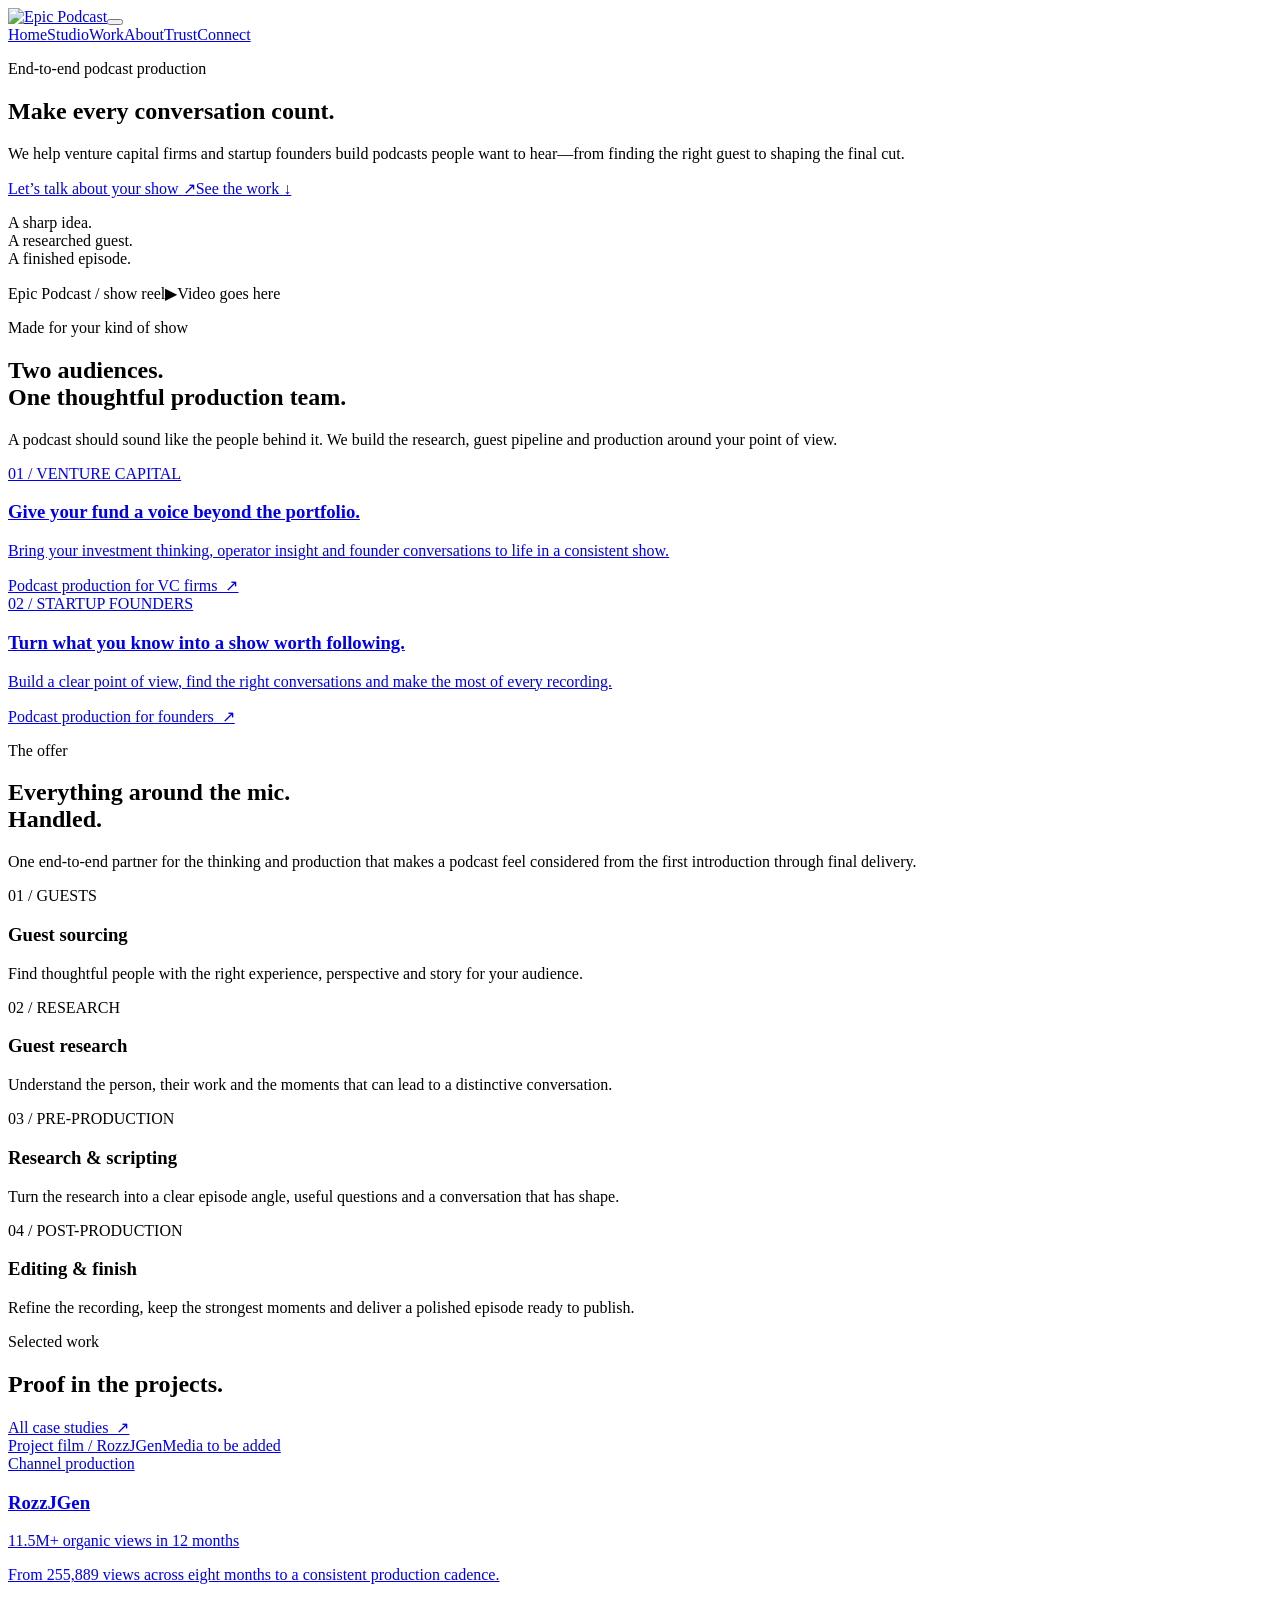
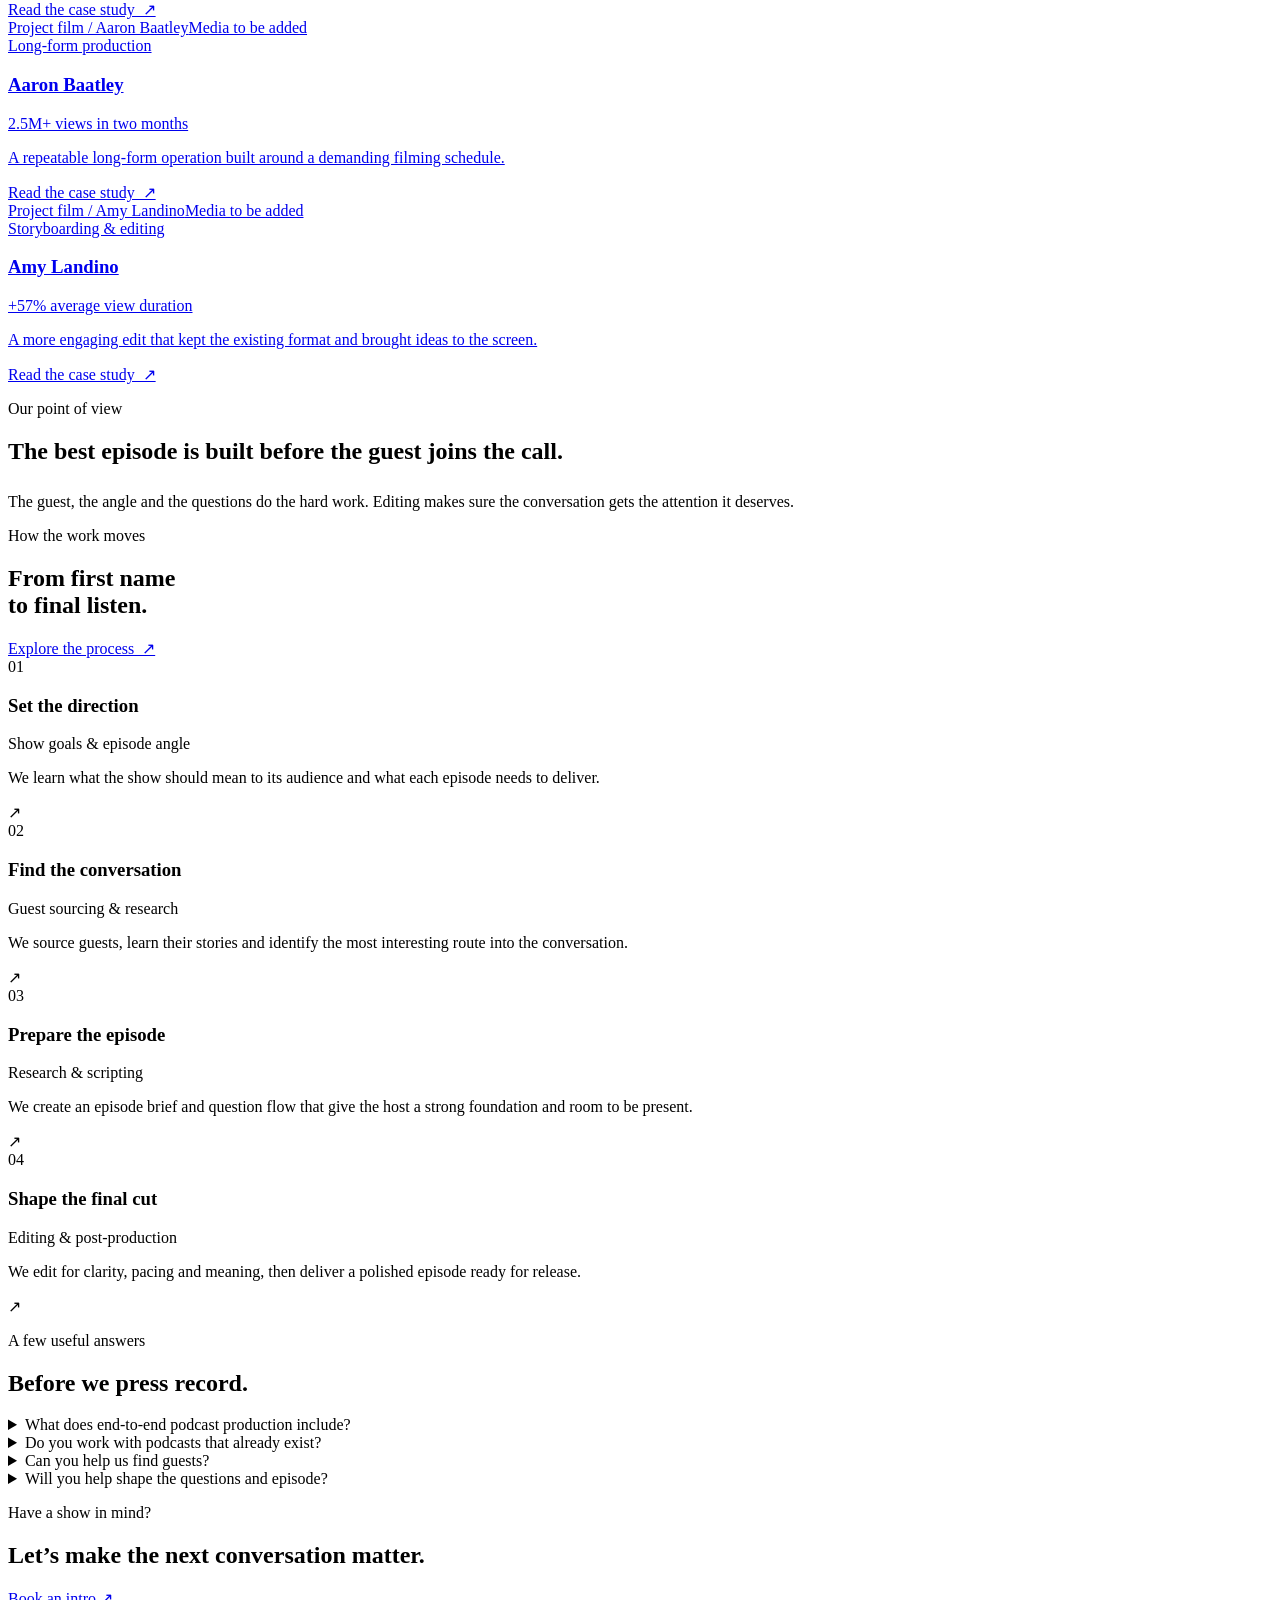
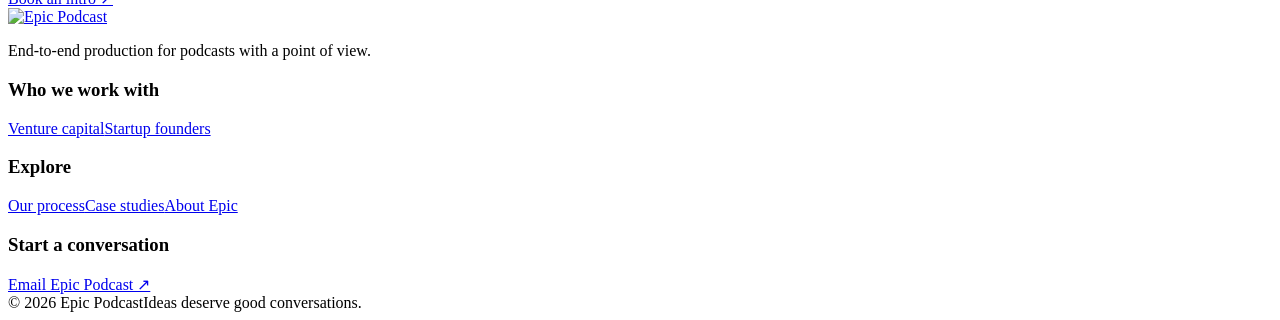
==== index.html @ ca131fad "Upload Epic Podcast website" ====
<!doctype html>
<html lang="en">
<head>
  <meta charset="utf-8"><meta name="viewport" content="width=device-width, initial-scale=1"><meta name="theme-color" content="#08090e">
  <meta name="description" content="End-to-end podcast production for venture capital firms and startup founders. From guest sourcing and research to the final edit.">
  <link rel="canonical" href="https://epicpodcast.show/">
  <meta property="og:type" content="website"><meta property="og:title" content="Epic Podcast — Conversations that move ideas forward"><meta property="og:description" content="Podcast production for venture capital firms and startup founders, from guest research to the final edit."><meta property="og:url" content="https://epicpodcast.show/">
  <title>Epic Podcast — Conversations that move ideas forward</title>
  <link rel="preconnect" href="https://fonts.googleapis.com"><link rel="preconnect" href="https://fonts.gstatic.com" crossorigin><link href="https://fonts.googleapis.com/css2?family=Manrope:wght@400;500&display=swap" rel="stylesheet"><link rel="stylesheet" href="/assets/site.css?v=epic-nav-20261003-speed6">
  <script type="application/ld+json">{"@context":"https://schema.org","@type":"ProfessionalService","name":"Epic Podcast","url":"https://epicpodcast.show/","description":"End-to-end podcast production for venture capital firms and startup founders, from guest sourcing and research to editing and post-production.","email":"introcate.business@gmail.com","serviceType":"Podcast production"}</script>
</head>
<body>
<header class="site-header"><a class="brand" href="/" aria-label="Epic Podcast home"><img class="brand-logo" src="/assets/epic-podcast-logo.png" alt="Epic Podcast"></a><button class="menu-toggle" type="button" aria-expanded="false" aria-controls="site-nav" aria-label="Open menu"><span></span><span></span></button><nav class="site-nav" id="site-nav" aria-label="Main navigation"><a href="/" aria-current="page">Home</a><a href="/process/">Studio</a><a href="/case-studies/">Work</a><a href="/about/">About</a><a href="/#work">Trust</a><a href="/connect/">Connect</a></nav></header>
<main>
  <section class="wrap hero">
    <div class="hero-inner reveal"><p class="kicker">End-to-end podcast production</p><h1>Make every conversation <span class="gradient-text">count.</span></h1><p class="hero-lede">We help venture capital firms and startup founders build podcasts people want to hear—from finding the right guest to shaping the final cut.</p><div class="hero-actions"><a class="button button-solid" href="/connect/">Let’s talk about your show <span>↗</span></a><a class="under-link" href="#work">See the work <span>↓</span></a></div></div>
    <p class="hero-aside">A sharp idea.<br>A researched guest.<br>A finished episode.</p>
    <div class="hero-reel media-slot reveal" role="img" aria-label="Podcast reel video placeholder"><span class="slot-label">Epic Podcast / show reel</span><span class="slot-orbit"></span><span class="slot-play" aria-hidden="true">▶</span><span class="slot-corner">Video goes here</span></div>
  </section>

  <section class="wrap section"><div class="section-head reveal"><div><p class="kicker">Made for your kind of show</p><h2>Two audiences.<br><span class="gradient-text">One thoughtful production team.</span></h2></div><p class="section-copy">A podcast should sound like the people behind it. We build the research, guest pipeline and production around your point of view.</p></div><div class="audience-grid"><a class="audience-card reveal" href="/venture-capital/"><span class="card-index">01 / VENTURE CAPITAL</span><div><h3>Give your fund a voice beyond the portfolio.</h3><p>Bring your investment thinking, operator insight and founder conversations to life in a consistent show.</p><span class="card-cta">Podcast production for VC firms&nbsp; ↗</span></div></a><a class="audience-card reveal" href="/founders/"><span class="card-index">02 / STARTUP FOUNDERS</span><div><h3>Turn what you know into a show worth following.</h3><p>Build a clear point of view, find the right conversations and make the most of every recording.</p><span class="card-cta">Podcast production for founders&nbsp; ↗</span></div></a></div></section>
  <section class="wrap section" id="approach"><div class="section-head reveal"><div><p class="kicker">The offer</p><h2>Everything around the mic.<br><span class="gradient-text">Handled.</span></h2></div><p class="section-copy">One end-to-end partner for the thinking and production that makes a podcast feel considered from the first introduction through final delivery.</p></div><div class="offer-grid"><article class="offer-card reveal"><span class="offer-number">01 / GUESTS</span><h3>Guest sourcing</h3><p>Find thoughtful people with the right experience, perspective and story for your audience.</p></article><article class="offer-card reveal"><span class="offer-number">02 / RESEARCH</span><h3>Guest research</h3><p>Understand the person, their work and the moments that can lead to a distinctive conversation.</p></article><article class="offer-card reveal"><span class="offer-number">03 / PRE-PRODUCTION</span><h3>Research &amp; scripting</h3><p>Turn the research into a clear episode angle, useful questions and a conversation that has shape.</p></article><article class="offer-card reveal"><span class="offer-number">04 / POST-PRODUCTION</span><h3>Editing &amp; finish</h3><p>Refine the recording, keep the strongest moments and deliver a polished episode ready to publish.</p></article></div></section>
  <section class="section" id="work"><div class="wrap"><div class="section-head reveal"><div><p class="kicker">Selected work</p><h2>Proof in the <span class="gradient-text">projects.</span></h2></div><a class="under-link" href="/case-studies/">All case studies&nbsp; ↗</a></div><div class="project-grid">
    <article class="project-card reveal"><a href="/case-studies/rozzjgen/"><div class="media-slot" role="img" aria-label="RozzJGen project video placeholder"><span class="slot-label">Project film / RozzJGen</span><span class="slot-corner">Media to be added</span></div><span class="project-tag">Channel production</span><h3>RozzJGen</h3><span class="project-result">11.5M+ organic views in 12 months</span><p>From 255,889 views across eight months to a consistent production cadence.</p><span class="project-link">Read the case study&nbsp; ↗</span></a></article>
    <article class="project-card reveal"><a href="/case-studies/aaron-baatley/"><div class="media-slot" role="img" aria-label="Aaron Baatley project video placeholder"><span class="slot-label">Project film / Aaron Baatley</span><span class="slot-corner">Media to be added</span></div><span class="project-tag">Long-form production</span><h3>Aaron Baatley</h3><span class="project-result">2.5M+ views in two months</span><p>A repeatable long-form operation built around a demanding filming schedule.</p><span class="project-link">Read the case study&nbsp; ↗</span></a></article>
    <article class="project-card reveal"><a href="/case-studies/amy-landino/"><div class="media-slot" role="img" aria-label="Amy Landino project video placeholder"><span class="slot-label">Project film / Amy Landino</span><span class="slot-corner">Media to be added</span></div><span class="project-tag">Storyboarding &amp; editing</span><h3>Amy Landino</h3><span class="project-result">+57% average view duration</span><p>A more engaging edit that kept the existing format and brought ideas to the screen.</p><span class="project-link">Read the case study&nbsp; ↗</span></a></article>
  </div></div></section>
  <section class="wrap section"><div class="statement-panel reveal"><p class="kicker">Our point of view</p><h2 class="big-statement">The best episode is built <span class="gradient-text">before</span> the guest joins the call.</h2><p class="section-copy" style="margin-top:28px">The guest, the angle and the questions do the hard work. Editing makes sure the conversation gets the attention it deserves.</p></div></section>
  <section class="wrap section"><div class="section-head reveal"><div><p class="kicker">How the work moves</p><h2>From first name<br>to <span class="gradient-text">final listen.</span></h2></div><a class="under-link" href="/process/">Explore the process&nbsp; ↗</a></div><div class="process-list"><article class="process-row reveal"><span class="number">01</span><div><h3>Set the direction</h3><span class="label">Show goals &amp; episode angle</span></div><p>We learn what the show should mean to its audience and what each episode needs to deliver.</p><span class="arrow">↗</span></article><article class="process-row reveal"><span class="number">02</span><div><h3>Find the conversation</h3><span class="label">Guest sourcing &amp; research</span></div><p>We source guests, learn their stories and identify the most interesting route into the conversation.</p><span class="arrow">↗</span></article><article class="process-row reveal"><span class="number">03</span><div><h3>Prepare the episode</h3><span class="label">Research &amp; scripting</span></div><p>We create an episode brief and question flow that give the host a strong foundation and room to be present.</p><span class="arrow">↗</span></article><article class="process-row reveal"><span class="number">04</span><div><h3>Shape the final cut</h3><span class="label">Editing &amp; post-production</span></div><p>We edit for clarity, pacing and meaning, then deliver a polished episode ready for release.</p><span class="arrow">↗</span></article></div></section>
  <section class="wrap section"><div class="section-head reveal"><div><p class="kicker">A few useful answers</p><h2>Before we <span class="gradient-text">press record.</span></h2></div></div><div class="faq-list"><details class="reveal"><summary>What does end-to-end podcast production include?</summary><p>Guest sourcing, guest research, episode research and scripting, pre-production planning, editing and post-production. We shape the work around your show.</p></details><details class="reveal"><summary>Do you work with podcasts that already exist?</summary><p>Yes. Epic Podcast is for venture capital firms and startup founders who already have a podcast or are ready to build one.</p></details><details class="reveal"><summary>Can you help us find guests?</summary><p>Yes. Guest sourcing is part of the offer, alongside research that helps each guest become a genuinely interesting conversation.</p></details><details class="reveal"><summary>Will you help shape the questions and episode?</summary><p>Yes. We research the guest, develop the episode angle and prepare the question flow with the host’s voice and goals in mind.</p></details></div></section>
  <section class="cta-block"><div class="wrap cta-inner reveal"><div><p class="kicker">Have a show in mind?</p><h2>Let’s make the next conversation <span class="gradient-text">matter.</span></h2></div><a class="button button-solid" href="/connect/">Book an intro <span>↗</span></a></div></section>
</main>
<footer class="site-footer"><div class="footer-top"><div><a class="brand" href="/" aria-label="Epic Podcast home"><img class="brand-logo" src="/assets/epic-podcast-logo.png" alt="Epic Podcast"></a><p class="footer-promise">End-to-end production for podcasts with a point of view.</p></div><div class="footer-columns"><div class="footer-column"><h3>Who we work with</h3><a href="/venture-capital/">Venture capital</a><a href="/founders/">Startup founders</a></div><div class="footer-column"><h3>Explore</h3><a href="/process/">Our process</a><a href="/case-studies/">Case studies</a><a href="/about/">About Epic</a></div><div class="footer-column"><h3>Start a conversation</h3><a href="mailto:introcate.business@gmail.com">Email Epic Podcast ↗</a></div></div></div><div class="footer-bottom"><span>© <span data-year>2026</span> Epic Podcast</span><span>Ideas deserve good conversations.</span></div></footer>
<script src="/assets/site.js?v=epic-nav-20261003-speed6" defer></script>
</body></html>
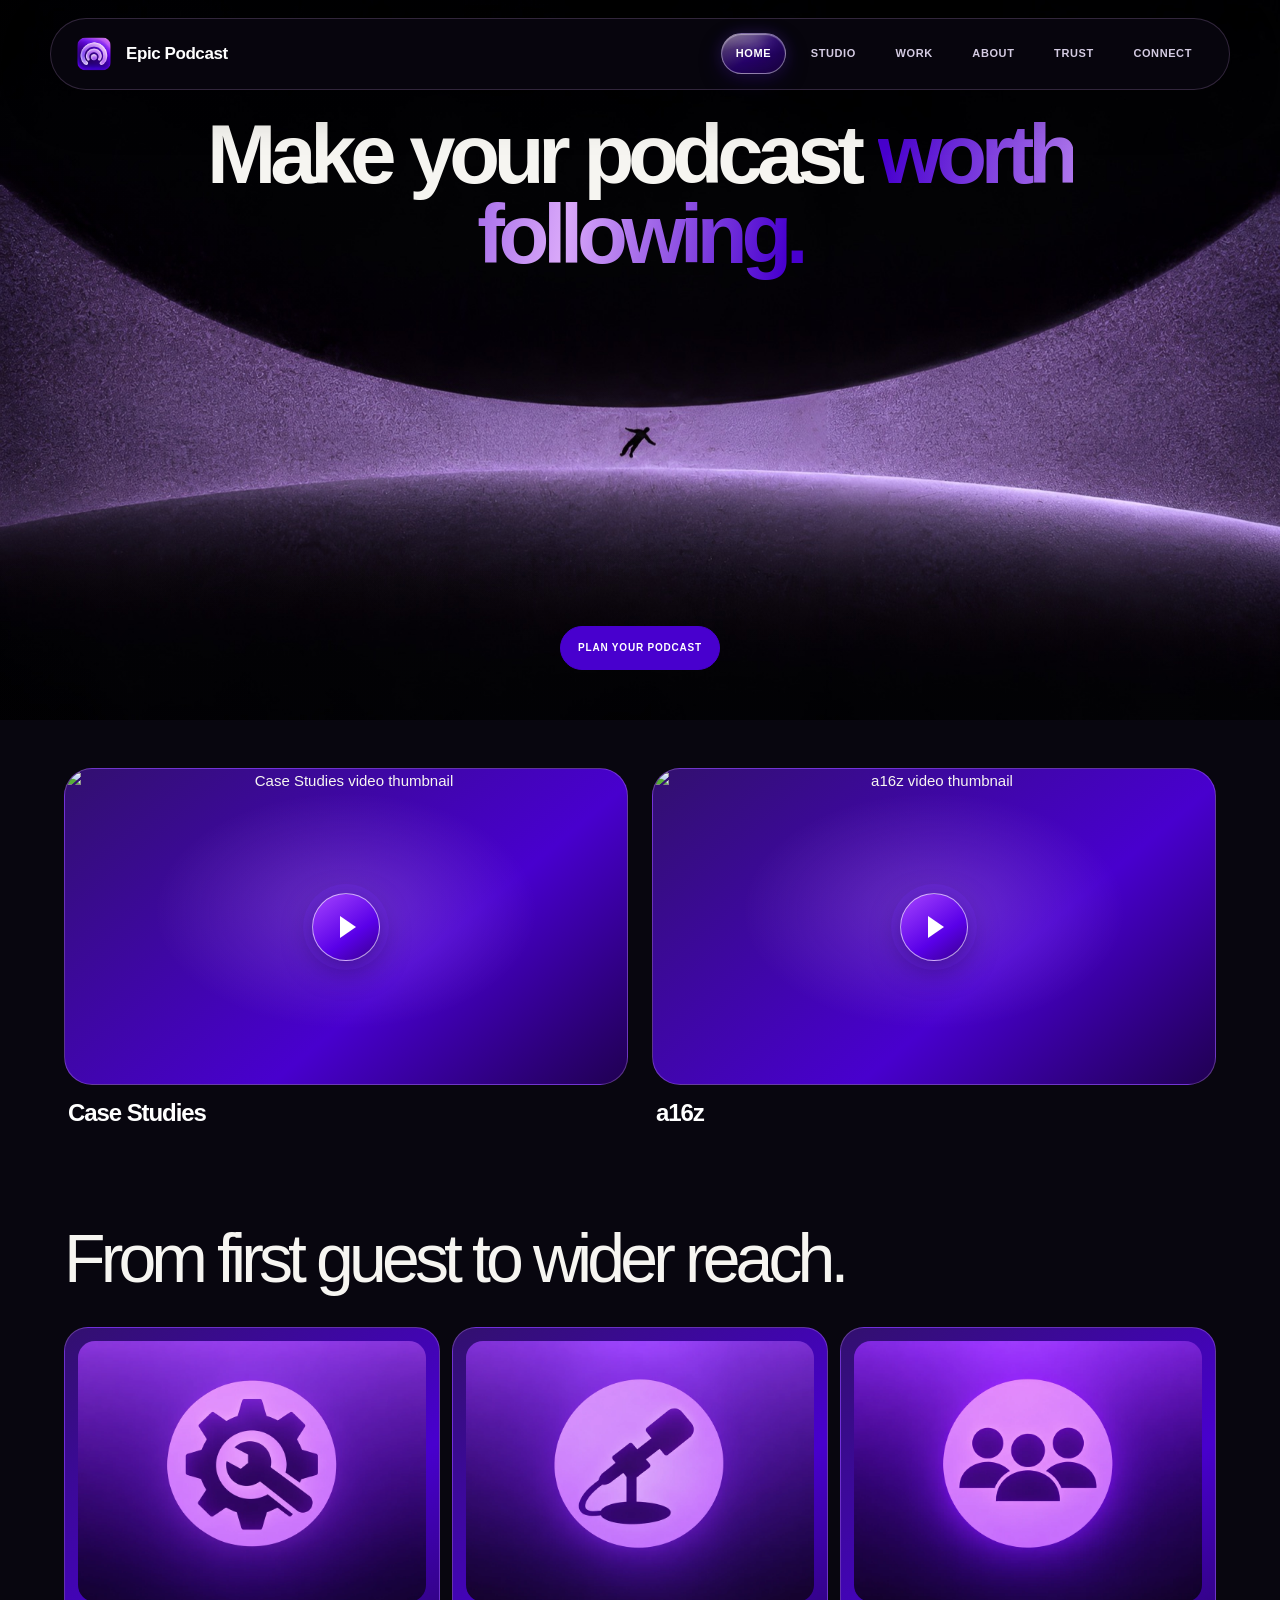
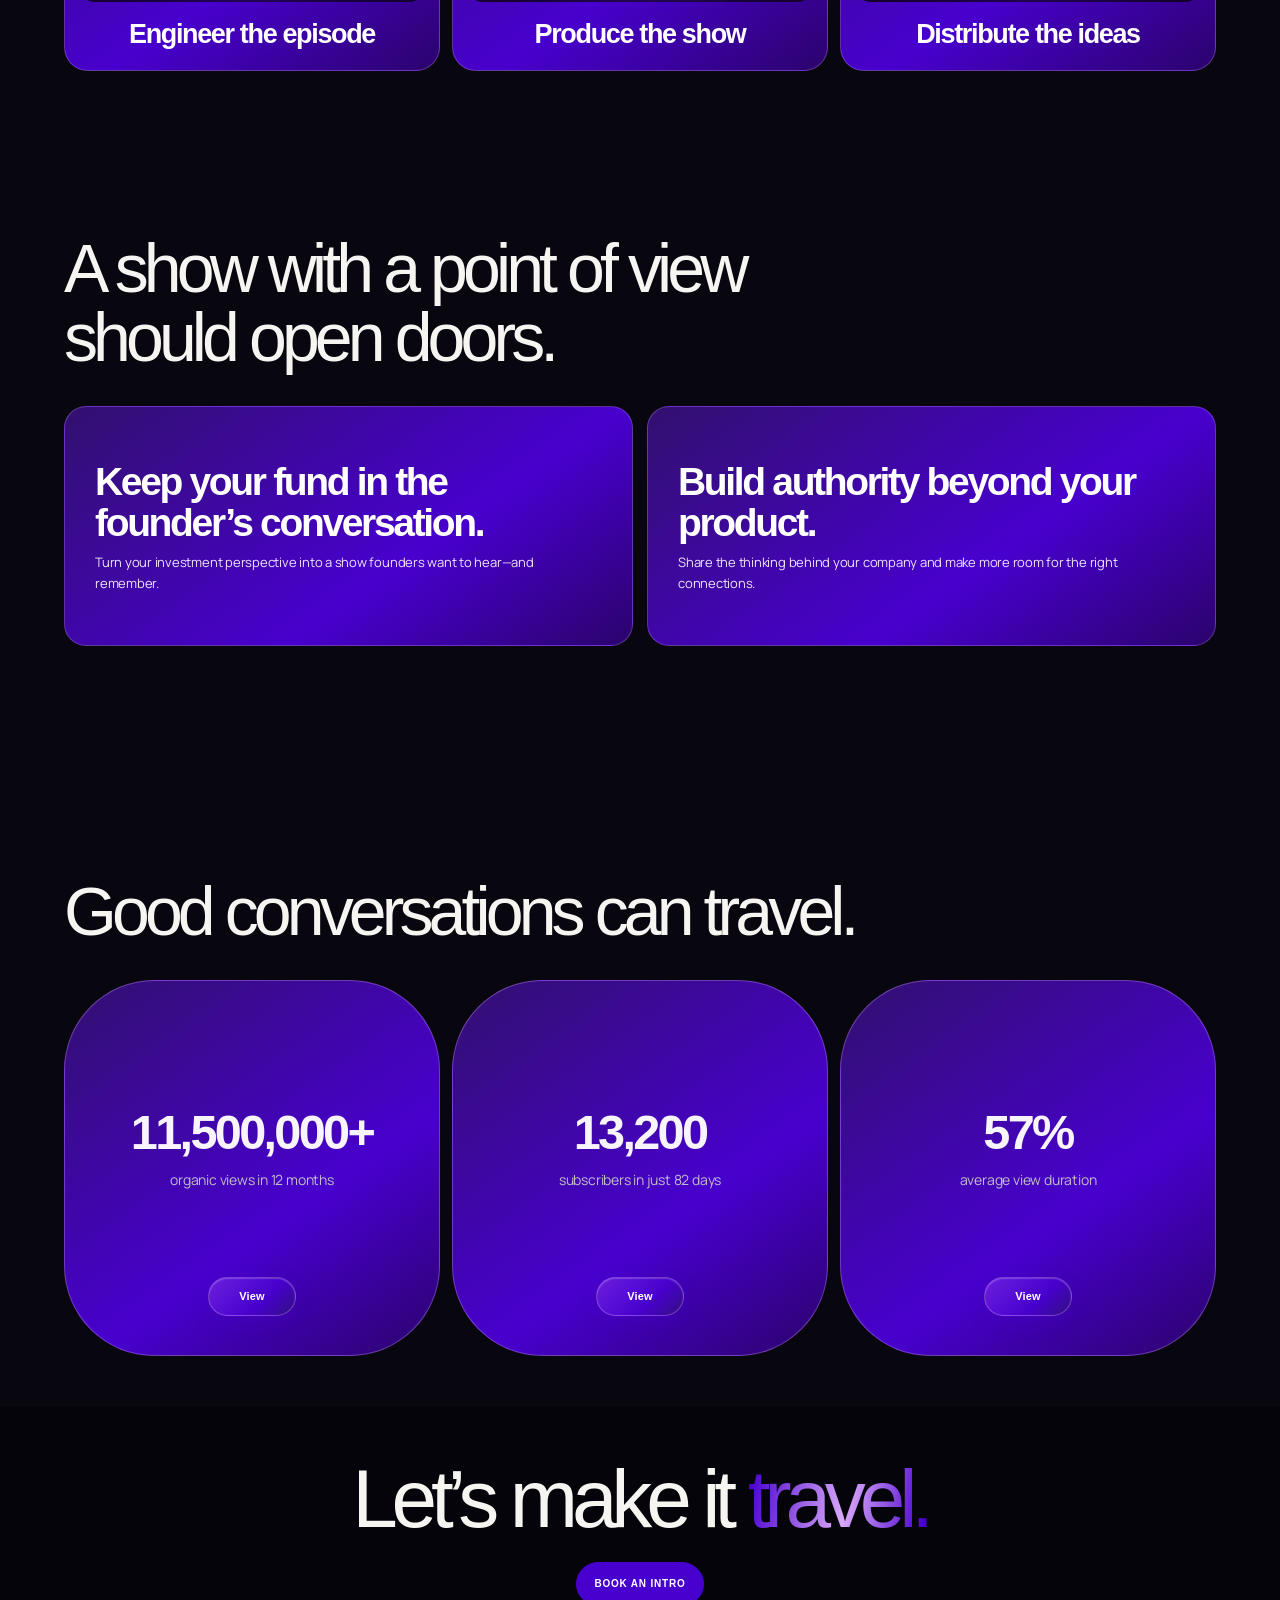
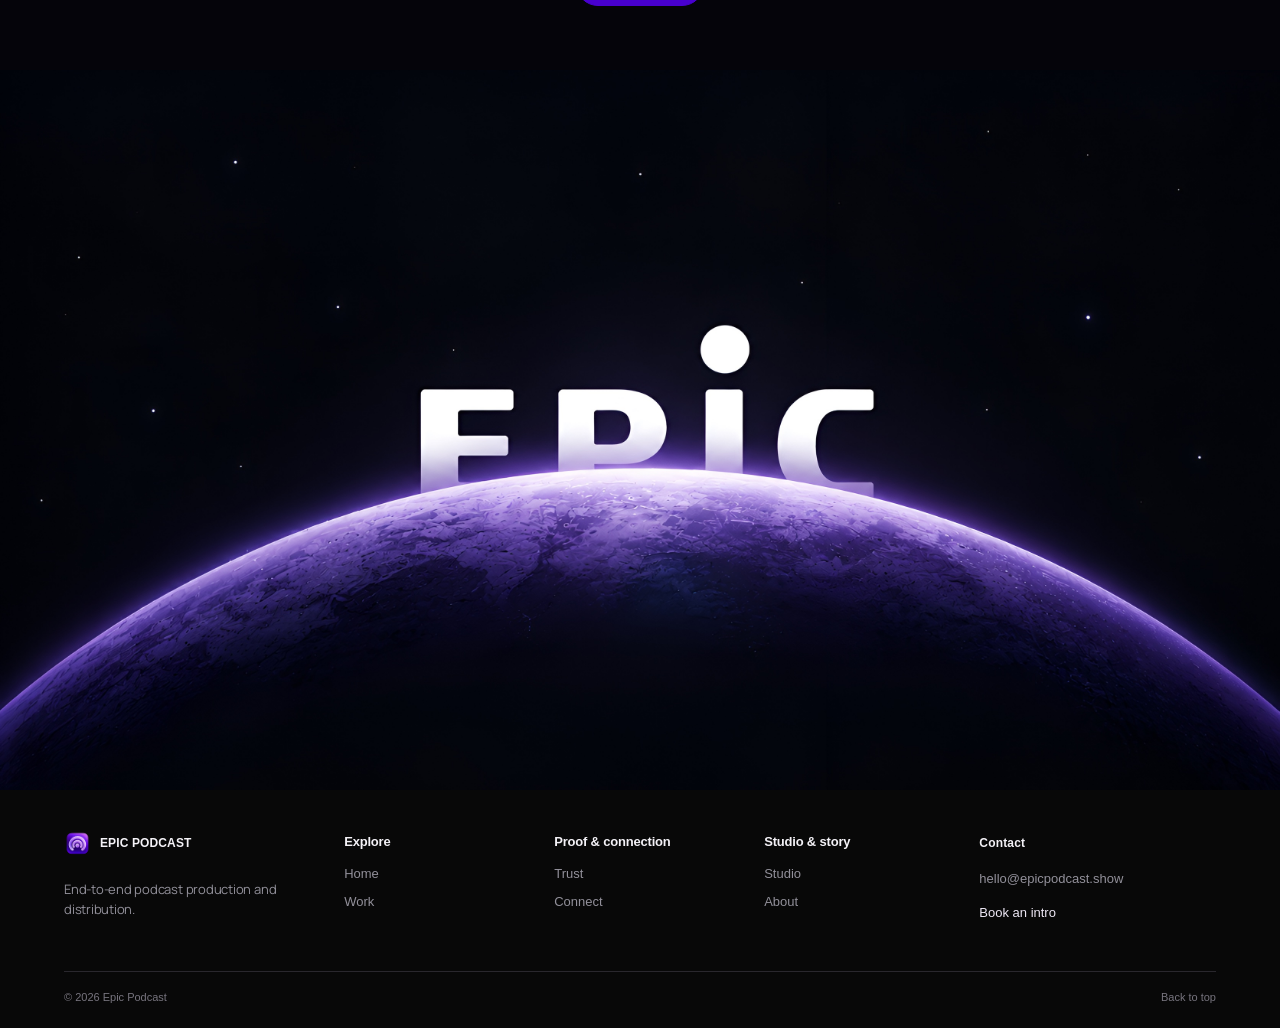
==== commit d746d67f: "Update website and favicon" ====
--- a/index.html
+++ b/index.html
@@ -1,35 +1,139 @@
 <!doctype html>
 <html lang="en">
 <head>
-  <meta charset="utf-8"><meta name="viewport" content="width=device-width, initial-scale=1"><meta name="theme-color" content="#08090e">
-  <meta name="description" content="End-to-end podcast production for venture capital firms and startup founders. From guest sourcing and research to the final edit.">
+  <meta charset="utf-8">
+  <meta name="viewport" content="width=device-width, initial-scale=1">
+  <meta name="theme-color" content="#08060f">
+  <meta name="description" content="End-to-end podcast production and distribution for venture capital firms and startup founders. Engineer the episode, produce the show, and carry its best moments further.">
   <link rel="canonical" href="https://epicpodcast.show/">
-  <meta property="og:type" content="website"><meta property="og:title" content="Epic Podcast — Conversations that move ideas forward"><meta property="og:description" content="Podcast production for venture capital firms and startup founders, from guest research to the final edit."><meta property="og:url" content="https://epicpodcast.show/">
-  <title>Epic Podcast — Conversations that move ideas forward</title>
-  <link rel="preconnect" href="https://fonts.googleapis.com"><link rel="preconnect" href="https://fonts.gstatic.com" crossorigin><link href="https://fonts.googleapis.com/css2?family=Manrope:wght@400;500&display=swap" rel="stylesheet"><link rel="stylesheet" href="/assets/site.css?v=epic-nav-20261003-speed6">
-  <script type="application/ld+json">{"@context":"https://schema.org","@type":"ProfessionalService","name":"Epic Podcast","url":"https://epicpodcast.show/","description":"End-to-end podcast production for venture capital firms and startup founders, from guest sourcing and research to editing and post-production.","email":"introcate.business@gmail.com","serviceType":"Podcast production"}</script>
+  <meta property="og:type" content="website">
+  <meta property="og:title" content="Epic Podcast — Make your podcast worth following">
+  <meta property="og:description" content="End-to-end podcast production and distribution for venture capital firms and startup founders.">
+  <meta property="og:url" content="https://epicpodcast.show/">
+  <title>Epic Podcast — Make your podcast worth following</title>
+  <link rel="preconnect" href="https://fonts.googleapis.com">
+  <link rel="preconnect" href="https://fonts.gstatic.com" crossorigin>
+  <link href="https://fonts.googleapis.com/css2?family=Manrope:wght@400;500&display=swap" rel="stylesheet">
+  <link rel="stylesheet" href="/assets/epic-podcast.css?v=epic-no-globe-20261005">
+  <script type="application/ld+json">{"@context":"https://schema.org","@type":"ProfessionalService","name":"Epic Podcast","url":"https://epicpodcast.show/","description":"End-to-end podcast production and distribution for venture capital firms and startup founders.","email":"hello@epicpodcast.show","serviceType":"Podcast production and distribution"}</script>
+  <link rel="icon" type="image/png" sizes="512x512" href="/assets/epic-podcast-favicon.png">
+  <link rel="apple-touch-icon" sizes="512x512" href="/assets/epic-podcast-favicon.png">
 </head>
-<body>
-<header class="site-header"><a class="brand" href="/" aria-label="Epic Podcast home"><img class="brand-logo" src="/assets/epic-podcast-logo.png" alt="Epic Podcast"></a><button class="menu-toggle" type="button" aria-expanded="false" aria-controls="site-nav" aria-label="Open menu"><span></span><span></span></button><nav class="site-nav" id="site-nav" aria-label="Main navigation"><a href="/" aria-current="page">Home</a><a href="/process/">Studio</a><a href="/case-studies/">Work</a><a href="/about/">About</a><a href="/#work">Trust</a><a href="/connect/">Connect</a></nav></header>
+<body id="top">
+<header class="site-header">
+  <a class="brand" href="/" aria-label="Epic Podcast home"><img class="brand-logo" src="/assets/epic-podcast-logo.png" alt=""><span class="brand-name">Epic Podcast</span></a>
+  <button class="menu-toggle" type="button" aria-expanded="false" aria-controls="site-nav" aria-label="Open menu"><span></span><span></span></button>
+  <nav class="site-nav" id="site-nav" aria-label="Main navigation">
+    <a href="/" aria-current="page">Home</a><a href="/process/">Studio</a><a href="/case-studies/">Work</a><a href="/about/">About</a><a href="/trust/">Trust</a><a href="/connect/">Connect</a>
+  </nav>
+</header>
 <main>
-  <section class="wrap hero">
-    <div class="hero-inner reveal"><p class="kicker">End-to-end podcast production</p><h1>Make every conversation <span class="gradient-text">count.</span></h1><p class="hero-lede">We help venture capital firms and startup founders build podcasts people want to hear—from finding the right guest to shaping the final cut.</p><div class="hero-actions"><a class="button button-solid" href="/connect/">Let’s talk about your show <span>↗</span></a><a class="under-link" href="#work">See the work <span>↓</span></a></div></div>
-    <p class="hero-aside">A sharp idea.<br>A researched guest.<br>A finished episode.</p>
-    <div class="hero-reel media-slot reveal" role="img" aria-label="Podcast reel video placeholder"><span class="slot-label">Epic Podcast / show reel</span><span class="slot-orbit"></span><span class="slot-play" aria-hidden="true">▶</span><span class="slot-corner">Video goes here</span></div>
+  <section class="hero home-hero">
+    <div class="home-hero-scene">
+      <img class="home-hero-art" src="/assets/home-floating.jpg" alt="" width="1920" height="1080" fetchpriority="high" decoding="async">
+      <div class="home-hero-copy">
+        <h1>Make your podcast <span class="gradient-text">worth following.</span></h1>
+      </div>
+    </div>
+    <div class="home-hero-actions"><a class="button button-solid" href="/connect/">Plan your podcast</a></div>
   </section>
 
-  <section class="wrap section"><div class="section-head reveal"><div><p class="kicker">Made for your kind of show</p><h2>Two audiences.<br><span class="gradient-text">One thoughtful production team.</span></h2></div><p class="section-copy">A podcast should sound like the people behind it. We build the research, guest pipeline and production around your point of view.</p></div><div class="audience-grid"><a class="audience-card reveal" href="/venture-capital/"><span class="card-index">01 / VENTURE CAPITAL</span><div><h3>Give your fund a voice beyond the portfolio.</h3><p>Bring your investment thinking, operator insight and founder conversations to life in a consistent show.</p><span class="card-cta">Podcast production for VC firms&nbsp; ↗</span></div></a><a class="audience-card reveal" href="/founders/"><span class="card-index">02 / STARTUP FOUNDERS</span><div><h3>Turn what you know into a show worth following.</h3><p>Build a clear point of view, find the right conversations and make the most of every recording.</p><span class="card-cta">Podcast production for founders&nbsp; ↗</span></div></a></div></section>
-  <section class="wrap section" id="approach"><div class="section-head reveal"><div><p class="kicker">The offer</p><h2>Everything around the mic.<br><span class="gradient-text">Handled.</span></h2></div><p class="section-copy">One end-to-end partner for the thinking and production that makes a podcast feel considered from the first introduction through final delivery.</p></div><div class="offer-grid"><article class="offer-card reveal"><span class="offer-number">01 / GUESTS</span><h3>Guest sourcing</h3><p>Find thoughtful people with the right experience, perspective and story for your audience.</p></article><article class="offer-card reveal"><span class="offer-number">02 / RESEARCH</span><h3>Guest research</h3><p>Understand the person, their work and the moments that can lead to a distinctive conversation.</p></article><article class="offer-card reveal"><span class="offer-number">03 / PRE-PRODUCTION</span><h3>Research &amp; scripting</h3><p>Turn the research into a clear episode angle, useful questions and a conversation that has shape.</p></article><article class="offer-card reveal"><span class="offer-number">04 / POST-PRODUCTION</span><h3>Editing &amp; finish</h3><p>Refine the recording, keep the strongest moments and deliver a polished episode ready to publish.</p></article></div></section>
-  <section class="section" id="work"><div class="wrap"><div class="section-head reveal"><div><p class="kicker">Selected work</p><h2>Proof in the <span class="gradient-text">projects.</span></h2></div><a class="under-link" href="/case-studies/">All case studies&nbsp; ↗</a></div><div class="project-grid">
-    <article class="project-card reveal"><a href="/case-studies/rozzjgen/"><div class="media-slot" role="img" aria-label="RozzJGen project video placeholder"><span class="slot-label">Project film / RozzJGen</span><span class="slot-corner">Media to be added</span></div><span class="project-tag">Channel production</span><h3>RozzJGen</h3><span class="project-result">11.5M+ organic views in 12 months</span><p>From 255,889 views across eight months to a consistent production cadence.</p><span class="project-link">Read the case study&nbsp; ↗</span></a></article>
-    <article class="project-card reveal"><a href="/case-studies/aaron-baatley/"><div class="media-slot" role="img" aria-label="Aaron Baatley project video placeholder"><span class="slot-label">Project film / Aaron Baatley</span><span class="slot-corner">Media to be added</span></div><span class="project-tag">Long-form production</span><h3>Aaron Baatley</h3><span class="project-result">2.5M+ views in two months</span><p>A repeatable long-form operation built around a demanding filming schedule.</p><span class="project-link">Read the case study&nbsp; ↗</span></a></article>
-    <article class="project-card reveal"><a href="/case-studies/amy-landino/"><div class="media-slot" role="img" aria-label="Amy Landino project video placeholder"><span class="slot-label">Project film / Amy Landino</span><span class="slot-corner">Media to be added</span></div><span class="project-tag">Storyboarding &amp; editing</span><h3>Amy Landino</h3><span class="project-result">+57% average view duration</span><p>A more engaging edit that kept the existing format and brought ideas to the screen.</p><span class="project-link">Read the case study&nbsp; ↗</span></a></article>
-  </div></div></section>
-  <section class="wrap section"><div class="statement-panel reveal"><p class="kicker">Our point of view</p><h2 class="big-statement">The best episode is built <span class="gradient-text">before</span> the guest joins the call.</h2><p class="section-copy" style="margin-top:28px">The guest, the angle and the questions do the hard work. Editing makes sure the conversation gets the attention it deserves.</p></div></section>
-  <section class="wrap section"><div class="section-head reveal"><div><p class="kicker">How the work moves</p><h2>From first name<br>to <span class="gradient-text">final listen.</span></h2></div><a class="under-link" href="/process/">Explore the process&nbsp; ↗</a></div><div class="process-list"><article class="process-row reveal"><span class="number">01</span><div><h3>Set the direction</h3><span class="label">Show goals &amp; episode angle</span></div><p>We learn what the show should mean to its audience and what each episode needs to deliver.</p><span class="arrow">↗</span></article><article class="process-row reveal"><span class="number">02</span><div><h3>Find the conversation</h3><span class="label">Guest sourcing &amp; research</span></div><p>We source guests, learn their stories and identify the most interesting route into the conversation.</p><span class="arrow">↗</span></article><article class="process-row reveal"><span class="number">03</span><div><h3>Prepare the episode</h3><span class="label">Research &amp; scripting</span></div><p>We create an episode brief and question flow that give the host a strong foundation and room to be present.</p><span class="arrow">↗</span></article><article class="process-row reveal"><span class="number">04</span><div><h3>Shape the final cut</h3><span class="label">Editing &amp; post-production</span></div><p>We edit for clarity, pacing and meaning, then deliver a polished episode ready for release.</p><span class="arrow">↗</span></article></div></section>
-  <section class="wrap section"><div class="section-head reveal"><div><p class="kicker">A few useful answers</p><h2>Before we <span class="gradient-text">press record.</span></h2></div></div><div class="faq-list"><details class="reveal"><summary>What does end-to-end podcast production include?</summary><p>Guest sourcing, guest research, episode research and scripting, pre-production planning, editing and post-production. We shape the work around your show.</p></details><details class="reveal"><summary>Do you work with podcasts that already exist?</summary><p>Yes. Epic Podcast is for venture capital firms and startup founders who already have a podcast or are ready to build one.</p></details><details class="reveal"><summary>Can you help us find guests?</summary><p>Yes. Guest sourcing is part of the offer, alongside research that helps each guest become a genuinely interesting conversation.</p></details><details class="reveal"><summary>Will you help shape the questions and episode?</summary><p>Yes. We research the guest, develop the episode angle and prepare the question flow with the host’s voice and goals in mind.</p></details></div></section>
-  <section class="cta-block"><div class="wrap cta-inner reveal"><div><p class="kicker">Have a show in mind?</p><h2>Let’s make the next conversation <span class="gradient-text">matter.</span></h2></div><a class="button button-solid" href="/connect/">Book an intro <span>↗</span></a></div></section>
+  <section class="wrap home-section home-featured-work" aria-label="Selected work">
+    <div class="project-grid work-video-grid">
+      <article class="work-video-card reveal"><button class="work-video-trigger" type="button" data-youtube-id="zrD04b-LJ8g" data-video-title="Case Studies" aria-label="Play Case Studies"><img src="https://i.ytimg.com/vi/zrD04b-LJ8g/maxresdefault.jpg" onerror="this.onerror=null;this.src='https://i.ytimg.com/vi/zrD04b-LJ8g/hqdefault.jpg'" alt="Case Studies video thumbnail" width="1280" height="720" loading="lazy" decoding="async"><span class="work-video-play" aria-hidden="true"></span></button><h2>Case Studies</h2></article>
+      <article class="work-video-card reveal"><button class="work-video-trigger" type="button" data-youtube-id="QR8wEQOg8h0" data-video-title="a16z" aria-label="Play a16z"><img src="https://i.ytimg.com/vi/QR8wEQOg8h0/maxresdefault.jpg" onerror="this.onerror=null;this.src='https://i.ytimg.com/vi/QR8wEQOg8h0/hqdefault.jpg'" alt="a16z video thumbnail" width="1280" height="720" loading="lazy" decoding="async"><span class="work-video-play" aria-hidden="true"></span></button><h2>a16z</h2></article>
+    </div>
+  </section>
+
+  <section class="wrap home-section home-system" id="approach" aria-labelledby="home-system-title">
+    <div class="home-section-heading reveal">
+      <h2 id="home-system-title">From first guest to wider reach.</h2>
+    </div>
+    <div class="home-stage-grid">
+      <article class="home-stage reveal">
+        <img src="/assets/home-engineer.webp" alt="Purple gear and wrench emblem" width="960" height="720" loading="lazy" decoding="async">
+        <h3>Engineer the episode</h3>
+      </article>
+      <article class="home-stage reveal">
+        <img src="/assets/home-produce.webp" alt="Purple podcast microphone emblem" width="960" height="720" loading="lazy" decoding="async">
+        <h3>Produce the show</h3>
+      </article>
+      <article class="home-stage reveal">
+        <img src="/assets/home-distribute.webp" alt="Purple group of people emblem" width="960" height="720" loading="lazy" decoding="async">
+        <h3>Distribute the ideas</h3>
+      </article>
+    </div>
+  </section>
+
+  <section class="wrap home-section home-audiences" aria-labelledby="home-audiences-title">
+    <div class="home-section-heading reveal">
+      <h2 id="home-audiences-title">A show with a point of view should open doors.</h2>
+    </div>
+    <div class="home-audience-grid">
+      <a class="home-audience-card reveal" href="/venture-capital/">
+        <h3>Keep your fund in the founder’s conversation.</h3>
+        <p>Turn your investment perspective into a show founders want to hear—and remember.</p>
+      </a>
+      <a class="home-audience-card reveal" href="/founders/">
+        <h3>Build authority beyond your product.</h3>
+        <p>Share the thinking behind your company and make more room for the right connections.</p>
+      </a>
+    </div>
+  </section>
+
+  <section class="wrap home-section home-work" id="work" aria-labelledby="home-work-title">
+    <div class="home-section-heading reveal">
+      <h2 id="home-work-title">Good conversations can travel.</h2>
+    </div>
+    <div class="home-proof-grid">
+      <a class="home-proof reveal" href="/case-studies/#selected-work" aria-label="View selected work: 11,500,000 plus organic views in 12 months">
+        <span class="home-proof-copy"><strong>11,500,000+</strong><span>organic views in 12 months</span></span>
+        <span class="home-proof-cta">View</span>
+      </a>
+      <a class="home-proof reveal" href="/case-studies/#selected-work" aria-label="View selected work: 13,200 subscribers in 82 days">
+        <span class="home-proof-copy"><strong>13,200</strong><span>subscribers in just 82 days</span></span>
+        <span class="home-proof-cta">View</span>
+      </a>
+      <a class="home-proof reveal" href="/case-studies/#selected-work" aria-label="View selected work: 57 percent average view duration">
+        <span class="home-proof-copy"><strong>57%</strong><span>average view duration</span></span>
+        <span class="home-proof-cta">View</span>
+      </a>
+    </div>
+  </section>
+
+  <section class="home-close" aria-labelledby="home-close-title">
+    <div class="wrap home-close-inner reveal">
+      <div>
+        <h2 id="home-close-title">Let’s make it <span class="gradient-text">travel.</span></h2>
+      </div>
+      <a class="button button-solid" href="/connect/">Book an intro </a>
+    </div>
+  </section>
+  <section class="home-planet" aria-label="Epic Podcast rising over a purple horizon">
+    <img src="/assets/epic-horizon.jpg" alt="The word EPIC rising over a violet planetary horizon" width="3344" height="1882" loading="lazy" decoding="async">
+  </section>
 </main>
-<footer class="site-footer"><div class="footer-top"><div><a class="brand" href="/" aria-label="Epic Podcast home"><img class="brand-logo" src="/assets/epic-podcast-logo.png" alt="Epic Podcast"></a><p class="footer-promise">End-to-end production for podcasts with a point of view.</p></div><div class="footer-columns"><div class="footer-column"><h3>Who we work with</h3><a href="/venture-capital/">Venture capital</a><a href="/founders/">Startup founders</a></div><div class="footer-column"><h3>Explore</h3><a href="/process/">Our process</a><a href="/case-studies/">Case studies</a><a href="/about/">About Epic</a></div><div class="footer-column"><h3>Start a conversation</h3><a href="mailto:introcate.business@gmail.com">Email Epic Podcast ↗</a></div></div></div><div class="footer-bottom"><span>© <span data-year>2026</span> Epic Podcast</span><span>Ideas deserve good conversations.</span></div></footer>
-<script src="/assets/site.js?v=epic-nav-20261003-speed6" defer></script>
-</body></html>
+<footer class="site-footer home-footer">
+  <div class="footer-top">
+    <div class="footer-brand">
+      <a class="footer-brand-lockup" href="/" aria-label="Epic Podcast home"><img src="/assets/epic-podcast-logo.png" alt=""><span>EPIC PODCAST</span></a>
+      <p class="footer-promise">End-to-end podcast production and distribution.</p>
+    </div>
+    <nav class="footer-directory" aria-label="Explore Epic Podcast">
+      <div class="footer-nav-groups">
+        <div class="footer-column"><h3>Explore</h3><a href="/">Home</a><a href="/case-studies/">Work</a></div>
+        <div class="footer-column"><h3>Proof &amp; connection</h3><a href="/trust/">Trust</a><a href="/connect/">Connect</a></div>
+        <div class="footer-column"><h3>Studio &amp; story</h3><a href="/process/">Studio</a><a href="/about/">About</a></div>
+      </div>
+    </nav>
+    <div class="footer-column footer-contact">
+      <h3>Contact</h3>
+      <a href="mailto:hello@epicpodcast.show">hello@epicpodcast.show</a>
+      <a class="footer-book-link" href="/connect/">Book an intro </a>
+    </div>
+  </div>
+  <div class="footer-bottom"><span>© <span data-year>2026</span> Epic Podcast</span><a href="#top">Back to top</a></div>
+</footer>
+<script src="/assets/site.js?v=epic-no-globe-20261005" defer></script>
+</body>
+</html>
--- a/assets/epic-podcast.css
+++ b/assets/epic-podcast.css
@@ -0,0 +1,477 @@
+:root {
+  color-scheme: dark;
+  --bg: #08060f;
+  --bg-soft: #100b1d;
+  --panel: #151022;
+  --panel-hi: #201632;
+  --ink: #f6f5f1;
+  --sub: #b8bbc7;
+  --muted: #777c8b;
+  --line: rgba(238,240,255,.14);
+  --violet: #4800ce;
+  --blue: #d9a8f9;
+  --coral: #2b036c;
+  --accent: #4800ce;
+  --max: 1340px;
+  --gutter: clamp(22px, 5vw, 76px);
+  --section: clamp(100px, 13vw, 180px);
+  font-family: Inter, "Helvetica Neue", Arial, sans-serif;
+  font-synthesis: none;
+  text-rendering: optimizeLegibility;
+}
+*,*::before,*::after{box-sizing:border-box}
+html{scroll-behavior:smooth;scroll-padding-top:100px}
+body{margin:0;background:var(--bg);color:var(--ink);font-size:15px;line-height:1.55;-webkit-font-smoothing:antialiased}
+a{color:inherit;text-decoration:none}
+button{font:inherit;color:inherit}
+::selection{color:var(--ink);background:var(--violet)}
+.site-header{position:fixed;top:18px;left:50%;z-index:30;width:min(calc(100% - 48px),1180px);min-height:72px;padding:8px 22px;display:flex;align-items:center;justify-content:space-between;transform:translateX(-50%);border:1px solid rgba(217,168,249,.2);border-radius:999px;background:rgba(8,6,15,.88);backdrop-filter:blur(20px);box-shadow:0 12px 48px rgba(0,0,0,.38);will-change:transform,opacity;transition:transform .38s cubic-bezier(.22,.8,.2,1),opacity .24s ease}
+.site-header.is-scroll-hidden:not(.nav-open){transform:translate(-50%,-145%);opacity:0;pointer-events:none}
+.brand{display:flex;align-items:center;gap:11px;font-size:14px;font-weight:660;letter-spacing:-.03em}
+.brand-logo{width:42px;height:42px;display:block;object-fit:contain}
+.brand-name{color:#fff;font-size:17px;font-weight:700;white-space:nowrap}
+.site-nav{position:relative;display:flex;align-items:center;gap:clamp(3px,.75vw,12px);font-size:11px;font-weight:570;letter-spacing:.055em;text-transform:uppercase}
+.site-nav>a{position:relative;z-index:1;padding:12px 15px;border-radius:999px;color:#d4cbe2;cursor:grab;touch-action:none;transition:color .2s}
+.site-nav>a:focus-visible{outline:2px solid rgba(217,168,249,.8);outline-offset:3px}
+.site-nav>a[aria-current="page"]{background:linear-gradient(145deg,rgba(217,168,249,.34),rgba(72,0,206,.4) 55%,rgba(43,3,108,.46));box-shadow:inset 0 1px 1px rgba(255,255,255,.32),0 5px 16px rgba(50,0,120,.36)}
+.has-js .site-nav>a[aria-current="page"]{background:transparent;box-shadow:none}
+.site-nav>a:hover,.site-nav>a[aria-current="page"],.site-nav>a.is-glass-target{color:#fff}
+.nav-glass{position:absolute;z-index:0;display:block;overflow:hidden;border:1px solid rgba(255,255,255,.42);border-radius:999px;background:linear-gradient(145deg,rgba(217,168,249,.42),rgba(72,0,206,.48) 52%,rgba(43,3,108,.54));backdrop-filter:blur(24px) saturate(185%);-webkit-backdrop-filter:blur(24px) saturate(185%);box-shadow:inset 0 1px 1px rgba(255,255,255,.4),inset 0 -5px 12px rgba(25,0,60,.32),0 7px 22px rgba(24,0,70,.46),0 0 16px rgba(130,80,255,.2);pointer-events:none;will-change:left,top,width,height,transform;transition:left .44s cubic-bezier(.2,1.4,.3,1),top .44s cubic-bezier(.2,1.4,.3,1),width .44s cubic-bezier(.2,1.4,.3,1),height .44s cubic-bezier(.2,1.4,.3,1),filter .22s,transform .22s}
+@keyframes liquid-wobble{0%{transform:scale(.92,.9)}28%{transform:scale(1.09,.93)}48%{transform:scale(.97,1.06)}68%{transform:scale(1.025,.985)}84%{transform:scale(.992,1.008)}100%{transform:scale(1,1)}}
+.nav-glass.is-springing{animation:liquid-wobble .38s cubic-bezier(.2,.8,.3,1)}
+.nav-glass::before{position:absolute;inset:0;content:"";border-radius:inherit;background:linear-gradient(165deg,rgba(255,255,255,.38),rgba(255,255,255,.06) 32%,transparent 62%);opacity:.82}
+.nav-glass::after{position:absolute;top:1px;left:13%;width:74%;height:42%;content:"";border-radius:999px;background:radial-gradient(ellipse,rgba(255,255,255,.23),transparent 70%);filter:blur(5px)}
+.site-nav.is-dragging>a{cursor:grabbing}
+.site-nav.is-dragging .nav-glass{filter:brightness(1.13) saturate(1.2);transform:scaleX(1.045) scaleY(.94)}
+.nav-cta,.button{display:inline-flex;align-items:center;justify-content:center;gap:0;min-height:44px;padding:0 17px;border:1px solid rgba(72,0,206,.8);border-radius:99px;color:var(--blue);font-size:10px;font-weight:680;letter-spacing:.08em;text-transform:uppercase;transition:color .2s,background .2s,border-color .2s,transform .2s}
+.nav-cta:hover,.button:hover{color:var(--bg);background:var(--accent);border-color:var(--accent);transform:translateY(-2px)}
+.nav-cta span,.button span{font-size:15px;line-height:1}
+.menu-toggle{display:none}
+.wrap{width:min(100%,var(--max));margin-inline:auto;padding-inline:var(--gutter)}
+.kicker{display:flex;align-items:center;gap:9px;color:var(--sub);font-size:10px;font-weight:650;letter-spacing:.17em;text-transform:uppercase}
+.kicker::before{width:7px;height:7px;content:"";border-radius:50%;background:var(--accent);box-shadow:0 0 18px rgba(72,0,206,.8)}
+.hero{position:relative;overflow:hidden;padding-top:clamp(90px,12vw,168px);padding-bottom:clamp(54px,7vw,100px)}
+.hero::before{position:absolute;z-index:-1;top:-230px;left:28%;width:min(80vw,1050px);height:650px;content:"";background:radial-gradient(ellipse at 23% 50%,rgba(72,0,206,.24),transparent 42%),radial-gradient(ellipse at 70% 25%,rgba(217,168,249,.12),transparent 38%),radial-gradient(ellipse at 55% 75%,rgba(43,3,108,.18),transparent 40%);filter:blur(28px);animation:aurora 15s ease-in-out infinite alternate}
+@keyframes aurora{from{transform:translate3d(-3%,0,0) rotate(-2deg) scale(.98)}to{transform:translate3d(4%,4%,0) rotate(2deg) scale(1.06)}}
+.hero-inner{position:relative;max-width:1050px}
+.hero h1{max-width:1060px;margin:29px 0 24px;font-size:clamp(60px,10vw,138px);font-weight:570;letter-spacing:-.065em;line-height:.98;word-spacing:.035em}
+.hero h1 .gradient-text,.gradient-text{color:transparent;background:linear-gradient(100deg,var(--violet) 3%,var(--blue) 54%,#4800ce 96%);background-clip:text;-webkit-background-clip:text}
+.hero-lede{max-width:620px;margin:0;color:#c1c3cd;font-size:clamp(16px,2vw,21px);line-height:1.55}
+.hero-actions{display:flex;align-items:center;gap:23px;margin-top:32px;flex-wrap:wrap}
+.button-solid{color:#fff;background:var(--violet);border-color:var(--violet)}
+.button-solid:hover{background:#d9a8f9;border-color:#d9a8f9}
+.under-link{display:inline-flex;align-items:center;gap:10px;color:#e4e4e9;font-size:11px;font-weight:600;letter-spacing:.06em;text-transform:uppercase}
+.under-link:hover{color:var(--accent)}
+.hero-aside{position:absolute;right:var(--gutter);bottom:clamp(85px,11vw,150px);max-width:175px;color:var(--muted);font-size:10px;letter-spacing:.1em;line-height:1.6;text-align:right;text-transform:uppercase}
+.media-slot{position:relative;overflow:hidden;display:grid;place-items:center;isolation:isolate;border:1px solid rgba(255,255,255,.17);background:linear-gradient(135deg,rgba(22,24,37,.86),rgba(10,11,18,.96) 52%,rgba(28,17,34,.85));}
+.media-slot::before{position:absolute;inset:0;z-index:-1;content:"";background:radial-gradient(ellipse at 15% 20%,rgba(72,0,206,.18),transparent 42%),radial-gradient(ellipse at 88% 78%,rgba(217,168,249,.12),transparent 38%)}
+.media-slot::after{position:absolute;top:50%;left:50%;width:90px;height:90px;content:"";border:1px solid rgba(255,255,255,.12);border-radius:50%;transform:translate(-50%,-50%);box-shadow:0 0 0 25px rgba(255,255,255,.025),0 0 80px rgba(173,139,255,.12)}
+.media-slot .slot-label{position:absolute;top:20px;left:22px;color:#aeb1bd;font-size:9px;font-weight:600;letter-spacing:.15em;text-transform:uppercase}
+.media-slot .slot-corner{position:absolute;right:22px;bottom:18px;color:#7f8391;font-size:9px;letter-spacing:.12em;text-transform:uppercase}
+.media-slot .slot-play{z-index:1;width:42px;height:42px;display:grid;place-items:center;padding-left:2px;border:1px solid rgba(255,255,255,.5);border-radius:50%;color:white;font-size:13px}
+.hero-reel{width:100%;aspect-ratio:2.14;margin-top:clamp(55px,8vw,110px);border-radius:3px}
+.hero-reel .slot-orbit{position:absolute;inset:12% 22%;border:1px solid rgba(217,168,249,.18);border-radius:50%;transform:rotate(-15deg);animation:orbit 19s linear infinite}
+.hero-reel .slot-orbit::after{position:absolute;top:13%;right:13%;width:9px;height:9px;content:"";border-radius:50%;background:var(--accent);box-shadow:0 0 24px var(--accent)}
+@keyframes orbit{to{transform:rotate(345deg)}}
+.stats-track{overflow:hidden;padding:22px 0;border-top:1px solid var(--line);border-bottom:1px solid var(--line);background:#0b0d13}
+.marquee{width:max-content;display:flex;align-items:center;gap:50px;animation:marquee 38s linear infinite}
+.marquee-item{display:flex;align-items:baseline;gap:10px;white-space:nowrap}
+.marquee-item strong{color:var(--ink);font-size:17px;font-weight:680;letter-spacing:-.04em}
+.marquee-item span{color:var(--muted);font-size:10px;letter-spacing:.1em;text-transform:uppercase}
+.marquee-dot{width:5px;height:5px;border-radius:50%;background:var(--violet)}
+@keyframes marquee{to{transform:translateX(-50%)}}
+.section{padding-block:var(--section)}
+.section-head{display:flex;align-items:end;justify-content:space-between;gap:35px;margin-bottom:45px}
+.section-head h2,.big-statement{max-width:800px;margin:18px 0 0;font-size:clamp(39px,6.4vw,82px);font-weight:540;letter-spacing:-.078em;line-height:.98}
+.section-copy{max-width:370px;margin:0;color:var(--sub);font-size:13px}
+.audience-grid{display:grid;grid-template-columns:1fr 1fr;gap:15px}
+.audience-card{position:relative;min-height:320px;padding:clamp(27px,4vw,51px);display:flex;flex-direction:column;justify-content:space-between;overflow:hidden;border:1px solid var(--line);background:linear-gradient(135deg,#131620,#0d0e15 72%);transition:border-color .25s,transform .25s}
+.audience-card:nth-child(2){background:linear-gradient(135deg,#18131d,#0d0e15 72%)}
+.audience-card:hover{border-color:rgba(217,168,249,.55);transform:translateY(-4px)}
+.audience-card::after{position:absolute;right:-65px;bottom:-140px;width:330px;height:330px;content:"";border:1px solid rgba(173,139,255,.21);border-radius:50%;box-shadow:0 0 0 30px rgba(173,139,255,.025),0 0 0 60px rgba(173,139,255,.02)}
+.audience-card:nth-child(2)::after{border-color:rgba(72,0,206,.3)}
+.card-index{color:var(--accent);font-size:10px;letter-spacing:.16em}
+.audience-card h3{position:relative;z-index:1;max-width:480px;margin:42px 0 12px;font-size:clamp(28px,4.1vw,50px);font-weight:540;letter-spacing:-.06em;line-height:1.02}
+.audience-card p{position:relative;z-index:1;max-width:390px;margin:0;color:var(--sub);font-size:13px}
+.card-cta{position:relative;z-index:1;margin-top:30px;color:var(--accent);font-size:10px;font-weight:670;letter-spacing:.13em;text-transform:uppercase}
+.offer-grid{display:grid;grid-template-columns:repeat(4,1fr);gap:1px;border:1px solid var(--line);background:var(--line)}
+.offer-card{min-height:270px;padding:25px 23px;background:var(--bg)}
+.offer-number{color:var(--violet);font-size:10px;letter-spacing:.12em}
+.offer-card h3{margin:48px 0 10px;font-size:20px;font-weight:540;letter-spacing:-.045em}
+.offer-card p{margin:0;color:var(--sub);font-size:12px}
+.project-grid{display:grid;grid-template-columns:repeat(3,1fr);gap:18px}
+.project-card{min-width:0}
+.project-card .media-slot{aspect-ratio:1.22;margin-bottom:18px}
+.project-card:nth-child(2) .media-slot{aspect-ratio:1.22}
+.project-card:nth-child(3) .media-slot{aspect-ratio:1.22}
+.project-card .slot-label{top:15px;left:16px}
+.project-tag{color:var(--muted);font-size:9px;font-weight:600;letter-spacing:.14em;text-transform:uppercase}
+.project-card h3{margin:7px 0 4px;font-size:23px;font-weight:550;letter-spacing:-.05em}
+.project-result{color:var(--accent);font-size:12px}
+.project-card p{max-width:340px;margin:9px 0 0;color:var(--sub);font-size:11px}
+.project-link{display:inline-block;margin-top:17px;color:#d7d8de;font-size:9px;font-weight:660;letter-spacing:.12em;text-transform:uppercase}
+.project-link:hover{color:var(--accent)}
+.filters{display:flex;gap:9px;flex-wrap:wrap;margin:-14px 0 30px}
+.filter-chip{min-height:36px;padding:0 13px;border:1px solid var(--line);border-radius:99px;background:transparent;color:var(--sub);cursor:pointer;font-size:9px;letter-spacing:.1em;text-transform:uppercase;transition:color .2s,border-color .2s,background .2s}
+.filter-chip span{margin-left:7px;color:var(--muted)}
+.filter-chip:hover,.filter-chip.is-active{border-color:var(--accent);color:var(--accent)}
+.filter-chip.is-active{background:rgba(72,0,206,.15)}
+.project-card[hidden]{display:none}
+.case-media .media-slot{aspect-ratio:1.9;margin-bottom:0}
+.statement-panel{position:relative;overflow:hidden;padding:clamp(36px,7vw,90px);border:1px solid var(--line);background:linear-gradient(125deg,#15121f 0%,#11121a 47%,#121313 100%)}
+.statement-panel::after{position:absolute;right:-7%;bottom:-55%;width:62%;aspect-ratio:1;content:"";border:1px solid rgba(173,139,255,.18);border-radius:50%;box-shadow:0 0 0 34px rgba(173,139,255,.025),0 0 0 68px rgba(173,139,255,.02),0 0 0 102px rgba(173,139,255,.015)}
+.statement-panel .big-statement{position:relative;z-index:1;max-width:910px;margin:0;font-size:clamp(40px,7vw,90px)}
+.process-list{border-top:1px solid var(--line)}
+.process-row{display:grid;grid-template-columns:70px minmax(240px,.8fr) minmax(260px,1fr) 20px;gap:25px;align-items:start;padding:28px 0;border-bottom:1px solid var(--line)}
+.process-row .number{color:var(--accent);font-size:11px}
+.process-row h3{margin:0 0 7px;font-size:clamp(20px,2.5vw,28px);font-weight:540;letter-spacing:-.05em}
+.process-row .label{color:var(--muted);font-size:10px;letter-spacing:.11em;text-transform:uppercase}
+.process-row p{max-width:440px;margin:0;color:var(--sub);font-size:12px}
+.faq-list{border-top:1px solid var(--line)}
+.faq-list details{border-bottom:1px solid var(--line)}
+.faq-list summary{position:relative;padding:21px 36px 21px 0;cursor:pointer;list-style:none;font-size:clamp(17px,2.2vw,22px);font-weight:520;letter-spacing:-.035em}
+.faq-list summary::-webkit-details-marker{display:none}
+.faq-list summary::after{position:absolute;right:3px;content:"+";color:var(--accent);font-size:23px;font-weight:400}
+.faq-list details[open] summary::after{content:"−"}
+.faq-list details p{max-width:780px;padding:0 30px 20px 0;margin:0;color:var(--sub);font-size:13px}
+.quote-card{position:relative;min-height:330px;padding:34px;display:flex;flex-direction:column;justify-content:space-between;border:1px solid var(--line);background:var(--panel)}
+.quote-mark{color:var(--violet);font-size:50px;line-height:.7}
+.quote-card blockquote{margin:32px 0;font-size:clamp(19px,2.7vw,29px);font-weight:480;letter-spacing:-.04em;line-height:1.28}
+.quote-attribution{color:var(--sub);font-size:11px}
+.quote-attribution strong{display:block;color:var(--ink);font-weight:620}
+.quote-placeholder{min-height:235px;display:flex;align-items:center;justify-content:center;border:1px dashed rgba(255,255,255,.17);color:var(--muted);font-size:9px;letter-spacing:.13em;text-transform:uppercase}
+.cta-block{position:relative;overflow:hidden;padding-block:clamp(80px,11vw,148px);border-top:1px solid var(--line);border-bottom:1px solid var(--line);background:radial-gradient(ellipse at 82% 30%,rgba(72,0,206,.2),transparent 34%),radial-gradient(ellipse at 20% 110%,rgba(217,168,249,.1),transparent 38%),#0b0813}
+.cta-inner{position:relative;z-index:1;display:flex;align-items:end;justify-content:space-between;gap:40px}
+.cta-inner h2{max-width:820px;margin:18px 0 0;font-size:clamp(45px,8.2vw,104px);font-weight:540;letter-spacing:-.08em;line-height:.94}
+.cta-inner .button{flex:none;margin-bottom:6px}
+.site-footer{padding:55px var(--gutter) 25px;border-top:1px solid var(--line);background:var(--bg)}
+.footer-top{width:min(100%,var(--max));margin:auto;display:grid;grid-template-columns:1.2fr 2fr;gap:35px;padding:0 var(--gutter) 45px}
+.footer-top .footer-promise{max-width:360px;margin:14px 0 0;color:var(--sub);font-size:12px}
+.footer-columns{display:grid;grid-template-columns:repeat(3,1fr);gap:20px}
+.footer-column h3{margin:0 0 13px;color:var(--muted);font-size:9px;font-weight:600;letter-spacing:.15em;text-transform:uppercase}
+.footer-column a{width:max-content;max-width:100%;margin:7px 0;display:block;color:#c6c8d0;font-size:11px}
+.footer-column a:hover{color:var(--accent)}
+.footer-bottom{width:min(100%,var(--max));margin:auto;padding:17px var(--gutter) 0;display:flex;justify-content:space-between;gap:20px;border-top:1px solid var(--line);color:var(--muted);font-size:9px;letter-spacing:.08em}
+/* Inner pages */
+.page-hero{position:relative;overflow:hidden;padding-top:clamp(90px,11vw,152px);padding-bottom:clamp(70px,9vw,118px)}
+.page-hero::before{position:absolute;z-index:-1;top:-100px;right:-15%;width:70%;height:510px;content:"";background:radial-gradient(ellipse,rgba(111,75,218,.19),transparent 63%);filter:blur(24px)}
+.page-hero h1{max-width:1050px;margin:28px 0 23px;font-size:clamp(52px,9vw,118px);font-weight:560;letter-spacing:-.065em;line-height:.98;word-spacing:.035em}
+
+.page-hero .lede{max-width:690px;margin:0;color:var(--sub);font-family:Manrope,Inter,"Helvetica Neue",Arial,sans-serif;font-size:clamp(15px,1.8vw,19px);font-weight:400;letter-spacing:-.018em;line-height:1.6}
+.page-hero .button{margin-top:29px}
+.booking-hero{padding-top:clamp(125px,15vw,190px);padding-bottom:30px}
+.booking-section{padding-bottom:clamp(80px,10vw,140px)}
+.booking-calendar{width:100%;max-width:1240px;height:740px;margin-inline:auto;overflow:hidden;border:1px solid rgba(217,168,249,.28);border-radius:34px;background:#171717;box-shadow:0 24px 80px rgba(72,0,206,.08),inset 0 0 44px rgba(72,0,206,.035)}
+.booking-calendar-embed{width:110%;height:100%;margin-left:-5%;transform:translateY(56px)}
+.booking-calendar-embed iframe{width:100%!important;height:100%!important;border:0!important}
+.page-meta{margin-top:46px;display:flex;gap:35px;flex-wrap:wrap;color:var(--muted);font-size:9px;letter-spacing:.13em;text-transform:uppercase}
+.two-col{display:grid;grid-template-columns:1fr .8fr;gap:clamp(35px,9vw,130px);align-items:center}
+.two-col .media-slot{min-height:380px;aspect-ratio:1.2}
+.rich-copy{max-width:570px}
+.rich-copy h2{margin:0 0 20px;font-size:clamp(35px,5.3vw,62px);font-weight:540;letter-spacing:-.07em;line-height:.98}
+.rich-copy p{color:var(--sub);font-size:13px}
+.bullet-list{margin:25px 0 0;padding:0;list-style:none}
+.bullet-list li{padding:11px 0;border-bottom:1px solid var(--line);color:#d4d5dc;font-size:12px}
+.bullet-list li::before{margin-right:11px;color:var(--accent);content:"•"}
+.detail-stats{display:grid;grid-template-columns:repeat(4,1fr);border:1px solid var(--line)}
+.detail-stat{padding:24px 18px;border-right:1px solid var(--line)}
+.detail-stat:last-child{border:0}
+.detail-stat strong{display:block;color:var(--accent);font-size:clamp(23px,3vw,36px);font-weight:540;letter-spacing:-.06em}
+.detail-stat span{display:block;margin-top:5px;color:var(--muted);font-size:9px;letter-spacing:.09em;text-transform:uppercase}
+.case-intro{max-width:800px;margin:0 auto 50px;text-align:center}
+.case-intro p{color:var(--sub);font-size:14px}
+.before-after{display:grid;grid-template-columns:1fr 1fr;gap:14px;margin-top:30px}
+.before-after article{padding:26px;border:1px solid var(--line);background:var(--panel)}
+.before-after .ba-label{color:var(--muted);font-size:9px;letter-spacing:.13em;text-transform:uppercase}
+.before-after strong{display:block;margin:12px 0 8px;font-size:clamp(25px,4vw,45px);font-weight:540;letter-spacing:-.065em}
+.before-after .after strong{color:var(--accent)}
+.before-after p{margin:0;color:var(--sub);font-size:11px}
+.chapters{display:grid;grid-template-columns:repeat(3,1fr);gap:12px}
+.chapter{padding:23px;border:1px solid var(--line);background:var(--panel)}
+.chapter b{color:var(--violet);font-size:10px;font-weight:600;letter-spacing:.13em}
+.chapter h3{margin:22px 0 8px;font-size:19px;font-weight:540;letter-spacing:-.04em}
+.chapter p{margin:0;color:var(--sub);font-size:11px}
+.about-grid{display:grid;grid-template-columns:1fr 1fr;gap:16px}
+.about-card{padding:clamp(27px,4.5vw,52px);border:1px solid var(--line);background:var(--panel)}
+.about-card .stat{color:var(--accent);font-size:clamp(35px,6vw,66px);font-weight:550;letter-spacing:-.08em;line-height:1}
+.about-card h3{margin:20px 0 10px;font-size:19px;font-weight:540}
+.about-card p{max-width:420px;margin:0;color:var(--sub);font-size:12px}
+.reveal{opacity:1;transform:none}
+.has-js .reveal{opacity:0;transform:translateY(24px);transition:opacity .7s ease,transform .7s cubic-bezier(.2,.7,.2,1)}
+.has-js .reveal.is-visible{opacity:1;transform:none}
+/* Responsive */
+@media(max-width:980px){.site-header{width:min(calc(100% - 32px),1180px);padding-inline:16px}.site-nav{gap:1px}.site-nav>a{padding-inline:11px;font-size:9px}.offer-grid{grid-template-columns:repeat(2,1fr)}.project-grid{grid-template-columns:repeat(2,1fr)}.process-row{grid-template-columns:48px 1fr 1fr 15px}.footer-top{grid-template-columns:1fr}.footer-columns{max-width:700px}}
+@media(max-width:740px){
+  .site-header{top:10px;width:calc(100% - 24px);min-height:62px;padding:6px 12px}.brand-logo{width:39px;height:39px}.menu-toggle{width:42px;height:42px;display:flex;flex-direction:column;justify-content:center;gap:5px;padding:11px;border:1px solid var(--line);border-radius:50%;background:transparent}.menu-toggle span{height:1px;background:var(--ink)}
+  .site-nav{position:absolute;top:calc(100% + 8px);right:0;left:0;display:none;align-items:stretch;gap:3px;padding:12px;border:1px solid rgba(217,168,249,.2);border-radius:24px;background:rgba(8,6,15,.97);box-shadow:0 18px 44px rgba(0,0,0,.42)}.site-header.nav-open .site-nav{display:flex;flex-direction:column}.site-nav>a{padding:13px 15px;font-size:11px!important}
+  .hero{padding-top:79px}.hero h1{font-size:clamp(60px,15vw,100px)}.hero-aside{position:static;margin:22px 0 0;text-align:left}.hero-reel{aspect-ratio:1.35}.section-head{display:block}.section-copy{margin-top:21px}.audience-grid{grid-template-columns:1fr}.audience-card{min-height:270px}.offer-grid{grid-template-columns:1fr 1fr}.offer-card{min-height:230px;padding:20px 17px}.offer-card h3{margin-top:36px}.project-grid{grid-template-columns:1fr}.project-card .media-slot{aspect-ratio:1.55!important}.process-row{grid-template-columns:36px 1fr;gap:11px}.process-row p{grid-column:2 / 3;margin-top:0}.cta-inner{align-items:flex-start;flex-direction:column}.cta-inner .button{margin:0}.footer-top{padding-inline:var(--gutter)}.footer-columns{grid-template-columns:1fr 1fr}.footer-bottom{padding-inline:var(--gutter);flex-wrap:wrap}.two-col{grid-template-columns:1fr}.two-col .media-slot{min-height:260px;aspect-ratio:1.5}.detail-stats{grid-template-columns:1fr 1fr}.detail-stat:nth-child(2){border-right:0}.detail-stat:nth-child(-n+2){border-bottom:1px solid var(--line)}.chapters{grid-template-columns:1fr}.page-meta{gap:15px}.before-after{grid-template-columns:1fr}.about-grid{grid-template-columns:1fr 1fr}.booking-calendar{height:900px}}
+@media(max-width:430px){.hero h1{font-size:58px}.hero-actions{align-items:flex-start;flex-direction:column}.offer-grid{grid-template-columns:1fr}.offer-card{min-height:180px}.offer-card h3{margin-top:28px}.about-grid{grid-template-columns:1fr}.footer-bottom{font-size:8px}.media-slot .slot-label{left:15px;top:15px}.media-slot .slot-corner{right:15px;bottom:14px}}
+@media(prefers-reduced-motion:reduce){html{scroll-behavior:auto}*,*::before,*::after{animation-duration:.01ms!important;animation-iteration-count:1!important;transition-duration:.01ms!important}.has-js .reveal{opacity:1;transform:none}}
+
+p{font-family:Manrope,Inter,"Helvetica Neue",Arial,sans-serif;font-weight:400;letter-spacing:-.018em;line-height:1.6;translate:1ch 0}
+.kicker,.page-meta{display:none!important}
+
+/* Home: a short, buyer-led path from offer to proof to conversation. */
+.home-hero{min-height:min(760px,100svh);display:flex;align-items:center;padding-top:clamp(150px,19vw,220px);padding-bottom:clamp(76px,10vw,126px)}
+.home-hero::before{top:-170px;left:8%;width:min(90vw,1120px);height:630px;background:radial-gradient(ellipse at 30% 42%,rgba(72,0,206,.22),transparent 48%),radial-gradient(ellipse at 76% 38%,rgba(217,168,249,.095),transparent 36%);filter:blur(36px)}
+.home-hero-copy{position:relative;max-width:1070px}
+.home-hero h1{max-width:1050px;margin:0 0 22px;font-size:clamp(58px,8.7vw,122px);font-weight:570;letter-spacing:-.075em;line-height:.95;word-spacing:.025em}
+.home-hero .home-lede{max-width:650px;margin:0;color:#c1c3cd;font-size:clamp(17px,1.8vw,20px);line-height:1.55}
+.home-hero .hero-actions{margin-top:30px}
+.home-section{padding-block:clamp(70px,9vw,116px)}
+.home-section-heading{max-width:850px;margin-bottom:34px}
+.home-section-heading h2{max-width:820px;margin:0;font-size:clamp(34px,5.6vw,68px);font-weight:540;letter-spacing:-.072em;line-height:1.02}
+.home-audience-grid{display:grid;grid-template-columns:repeat(2,minmax(0,1fr));gap:14px}
+.home-audience-card{min-height:240px;padding:26px 30px 24px;display:flex;flex-direction:column;align-items:flex-start;justify-content:center;border:1px solid rgba(217,168,249,.28);border-radius:22px;background:linear-gradient(145deg,#32106f,#4800ce 62%,#2b036c);transition:transform .22s,border-color .22s,box-shadow .22s}
+.home-audience-card:hover{transform:translateY(-3px);border-color:rgba(255,255,255,.5);box-shadow:0 16px 44px rgba(30,0,80,.24)}
+.home-audience-card h3{max-width:470px;margin:0 0 9px;color:#fff;font-size:clamp(24px,3.3vw,39px);font-weight:650;letter-spacing:-.06em;line-height:1.04}
+.home-audience-card p{max-width:440px;margin:0;color:#eee5fb;font-size:13px;line-height:1.55}
+.home-stage-grid{display:grid;grid-template-columns:repeat(3,minmax(0,1fr));gap:12px}
+.home-stage{min-height:0;padding:13px 13px 20px;display:flex;flex-direction:column;align-items:stretch;border:1px solid rgba(217,168,249,.28);border-radius:24px;background:linear-gradient(145deg,#32106f,#4800ce 62%,#2b036c)}
+.home-stage img{display:block;width:100%;height:auto;aspect-ratio:4/3;object-fit:contain;border-radius:17px}
+.home-stage h3{margin:18px 8px 0;color:#fff;font-size:clamp(20px,2.2vw,27px);font-weight:650;letter-spacing:-.05em;line-height:1.08;text-align:center}
+.home-proof-grid{display:grid;grid-template-columns:repeat(3,minmax(0,1fr));gap:12px}
+.home-proof{min-width:0;min-height:320px;aspect-ratio:1;padding:clamp(24px,3.1vw,40px);display:flex;flex-direction:column;align-items:stretch;justify-content:space-between;text-align:center;border:1px solid rgba(217,168,249,.34);border-radius:24%;background:linear-gradient(145deg,#32106f,#4800ce 62%,#2b036c);transition:border-color .22s,transform .22s,box-shadow .22s}
+.home-proof:hover{transform:translateY(-3px);border-color:rgba(217,168,249,.52);box-shadow:0 18px 50px rgba(40,0,100,.18)}
+.home-proof-copy{flex:1;display:flex;flex-direction:column;align-items:center;justify-content:center;gap:13px;min-width:0}
+.home-proof strong{max-width:100%;color:#f7f4fb;font-size:clamp(30px,3.8vw,52px);font-weight:760;letter-spacing:-.055em;line-height:1.04;text-wrap:balance}
+.home-proof-copy>span{max-width:230px;color:#c2bdcb;font-family:Manrope,Inter,"Helvetica Neue",Arial,sans-serif;font-size:14px;font-weight:400;letter-spacing:-.015em;line-height:1.45;text-wrap:balance}
+.home-proof-cta{min-width:88px;min-height:39px;padding:0 22px;align-self:center;display:inline-flex;align-items:center;justify-content:center;border:1px solid rgba(217,168,249,.34);border-radius:999px;background:linear-gradient(135deg,#6c20dd,#4800ce 62%,#321080);box-shadow:inset 0 1px 1px rgba(255,255,255,.2),0 6px 18px rgba(72,0,206,.22);color:#fff;font-size:11px;font-weight:650;letter-spacing:.02em}
+.home-proof:focus-visible{outline:2px solid #d9a8f9;outline-offset:4px}
+.home-work{padding-bottom:clamp(34px,4vw,56px)}
+.home-close{padding:clamp(30px,4vw,54px) var(--gutter) clamp(42px,5vw,68px);border:0;background:#05040a}
+.home-close-inner{display:flex;flex-direction:column;align-items:center;justify-content:center;gap:23px;text-align:center}
+.home-close h2{max-width:900px;margin:0;font-size:clamp(42px,7.5vw,82px);font-weight:540;letter-spacing:-.075em;line-height:.98;text-align:center}
+.home-close .button{flex:none;align-self:center}
+.home-hero p,.home-section p,.home-close p{translate:0 0}
+@media(max-width:740px){
+  .home-hero{min-height:0;padding-top:145px;padding-bottom:78px}
+  .home-hero h1{font-size:clamp(56px,13vw,88px)}
+  .home-section{padding-block:68px}
+  .home-work{padding-bottom:34px}
+  .home-close{padding:30px var(--gutter) 42px}
+  .home-close-inner{gap:20px}
+  .home-section-heading{margin-bottom:25px}
+  .home-audience-grid,.home-stage-grid{grid-template-columns:1fr;gap:10px}
+  .home-audience-card{min-height:210px;padding:24px}
+  .home-stage{min-height:0;padding:23px}
+  .home-stage h3{margin:23px 0 8px}
+  .home-proof-grid{grid-template-columns:1fr;gap:9px}
+  .home-proof{min-height:300px;padding:28px;aspect-ratio:1}
+  .home-close-inner{align-items:center;flex-direction:column}
+}
+
+/* Home footer and horizon artwork */
+.home-planet{width:min(100%,var(--max));max-width:100vw;margin-inline:auto;overflow:hidden;background:#05040a;line-height:0}
+.home-planet img{display:block;width:100%;max-width:100%;height:auto;aspect-ratio:16/9;object-fit:contain}
+.home-footer{padding:40px var(--gutter) 22px;border-top:0;background:#080808}
+.home-footer .footer-top{width:min(100%,var(--max));grid-template-columns:minmax(190px,1fr) minmax(480px,2.5fr) minmax(220px,1fr);align-items:start;gap:clamp(24px,3.4vw,48px);padding:0 0 37px}
+.footer-brand-lockup{display:inline-flex;align-items:center;gap:9px;color:#f5f3f8;font-size:12px;font-weight:700;letter-spacing:.01em}
+.footer-brand-lockup img{display:block;width:27px;height:27px;object-fit:contain}
+.home-footer .footer-promise{max-width:310px;margin:16px 0 0;color:#92909a;font-size:13px;line-height:1.55}
+.home-footer .footer-column h3{margin:4px 0 17px;color:#f3f1f6;font-size:12px;font-weight:650;letter-spacing:.015em;text-transform:none}
+.home-footer .footer-column a{width:max-content;margin:0 0 12px;color:#92909a;font-size:13px;line-height:1.35;letter-spacing:0;text-transform:none;transition:color .18s ease}
+.home-footer .footer-column a:hover{color:#d7b5ff}
+.footer-service-links{display:grid;grid-template-columns:1fr 1fr;column-gap:clamp(18px,3vw,54px)}
+.footer-nav-groups{display:grid;grid-template-columns:repeat(3,minmax(0,1fr));gap:clamp(18px,2.8vw,42px)}
+.footer-nav-groups .footer-column{min-width:0}
+.footer-nav-groups .footer-column h3{max-width:170px;line-height:1.25}
+.home-footer .footer-contact>a:first-of-type{overflow-wrap:anywhere}
+.home-footer .footer-contact .footer-book-link{display:inline-flex;align-items:center;gap:8px;margin-top:5px;color:#eee8f5}
+.home-footer .footer-book-link span{display:none}
+.home-footer .footer-bottom{width:min(100%,var(--max));padding:17px 0 0;border-color:#29272d;color:#77747e;font-size:11px;letter-spacing:0}
+.home-footer .footer-bottom a{color:inherit}
+.home-footer .footer-bottom a:hover{color:#d7b5ff}
+.home-footer .footer-directory{display:block;min-width:0}
+.home-footer .footer-nav-groups{display:grid;width:100%;grid-template-columns:repeat(3,minmax(0,1fr));align-items:start;gap:clamp(20px,3vw,48px)}
+.home-footer .footer-nav-groups .footer-column{display:flex;min-width:0;flex-direction:column;align-items:flex-start}
+.home-footer .footer-nav-groups .footer-column h3{margin:4px 0 15px;max-width:none;color:#f3f1f6;font-size:13px;font-weight:600;letter-spacing:-.015em}
+.home-footer .footer-nav-groups .footer-column a{margin:0 0 10px;color:#92909a;font-size:13px;line-height:1.4}
+.home-footer .footer-nav-groups .footer-column a:hover{color:#d7b5ff}
+@media(max-width:980px){
+  .home-footer .footer-top{grid-template-columns:minmax(170px,1fr) minmax(0,2.5fr);gap:30px 40px}
+  .home-footer .footer-brand{grid-column:1/-1}
+  .home-footer .footer-directory{grid-column:1/-1}
+  .home-footer .footer-nav-groups{grid-template-columns:repeat(3,minmax(0,1fr))}
+}
+@media(max-width:740px){
+  .home-planet img{min-height:0;max-height:none;aspect-ratio:16/9;object-fit:contain}
+  .home-footer{padding-top:36px}
+  .home-footer .footer-top{grid-template-columns:1fr;gap:27px;padding-bottom:28px}
+  .footer-brand{grid-column:1/-1}
+  .home-footer .footer-directory,.home-footer .footer-contact{grid-column:auto}
+  .home-footer .footer-promise{max-width:330px}
+  .home-footer .footer-nav-groups{gap:16px}
+  .home-footer .footer-bottom{align-items:flex-start}
+}
+@media(max-width:380px){
+  .home-footer .footer-nav-groups{grid-template-columns:1fr 1fr;row-gap:24px}
+}
+
+/* Shared Epic Podcast system for inner pages */
+p{translate:0 0}
+.section{padding-block:clamp(70px,8.5vw,118px)}
+.section-head{align-items:end;gap:28px;margin-bottom:30px}
+.section-head h2,.big-statement{font-weight:590;letter-spacing:-.07em}
+.section-copy{color:#c9c2d4;line-height:1.55}
+.page-hero{padding-top:clamp(155px,17vw,220px);padding-bottom:clamp(52px,7vw,88px)}
+.page-hero h1{max-width:1000px;margin:0 0 22px;font-size:clamp(54px,8.1vw,112px);font-weight:590;letter-spacing:-.075em;line-height:.96;word-spacing:.025em}
+.page-hero .lede{max-width:680px;color:#c9c2d4;font-size:clamp(16px,1.65vw,19px);line-height:1.58}
+.page-hero::before{top:-90px;right:-8%;width:65%;height:430px;background:radial-gradient(ellipse,rgba(72,0,206,.18),transparent 66%);filter:blur(32px)}
+.page-meta,.kicker{display:none!important}
+.offer-grid{grid-template-columns:repeat(2,minmax(0,1fr));gap:12px;border:0;background:transparent}
+.offer-card{min-height:220px;padding:clamp(24px,3vw,36px);border:1px solid rgba(217,168,249,.25);border-radius:30px;background:linear-gradient(145deg,#32106f,#4800ce 62%,#2b036c)}
+.offer-number{display:none}
+.offer-card h3{margin:0 0 11px;color:#fff;font-size:clamp(21px,2.5vw,30px);font-weight:650;letter-spacing:-.05em}
+.offer-card p{max-width:390px;color:#eee5fb;font-size:13px;line-height:1.55}
+.process-list{display:grid;grid-template-columns:repeat(3,minmax(0,1fr));gap:12px;border:0}
+.process-row{min-height:210px;padding:28px;display:flex;flex-direction:column;align-items:flex-start;gap:12px;border:1px solid rgba(217,168,249,.25);border-radius:30px;background:linear-gradient(145deg,#32106f,#4800ce 62%,#2b036c)}
+.process-row .number,.process-row .label{display:none}
+.process-row h3{margin:0;color:#fff;font-size:clamp(22px,2.7vw,30px);font-weight:650;letter-spacing:-.05em}
+.process-row p{max-width:470px;color:#eee5fb;font-size:13px;line-height:1.55}
+.chapters{gap:12px}
+.chapter{min-height:205px;padding:27px;border:1px solid rgba(217,168,249,.24);border-radius:28px;background:linear-gradient(145deg,#32106f,#4800ce 62%,#2b036c)}
+.chapter b{display:none}
+.chapter h3{margin:0 0 10px;color:#fff;font-size:clamp(20px,2.3vw,26px);font-weight:650;letter-spacing:-.045em}
+.chapter p{color:#eee5fb;font-size:13px;line-height:1.55}
+.project-grid{gap:14px}
+.project-card>a{height:100%;padding:14px 14px 24px;display:flex;flex-direction:column;align-items:flex-start;border:1px solid rgba(217,168,249,.24);border-radius:30px;background:linear-gradient(145deg,#32106f,#4800ce 62%,#2b036c);transition:transform .22s,border-color .22s}
+.project-card>a:hover{transform:translateY(-3px);border-color:rgba(255,255,255,.5)}
+.project-card .media-slot{width:100%;border:0;border-radius:22px;background:rgba(12,5,36,.42)}
+.project-card h3{margin:16px 10px 5px;color:#fff;font-size:24px;font-weight:670;letter-spacing:-.05em}
+.project-tag,.project-card p,.project-result,.project-link{margin-inline:10px}
+.project-tag{color:#e8dafa;font-size:10px;letter-spacing:.09em}
+.project-result{margin-top:5px;color:#fff;font-size:14px;font-weight:600}
+.project-card p{margin-top:9px;color:#eee5fb;font-size:12px;line-height:1.55}
+.project-link{margin-top:17px;color:#fff;font-size:10px;letter-spacing:.08em}
+.filters{gap:8px;margin:0 0 24px}
+.filter-chip{border-color:rgba(217,168,249,.28);color:#e8dafa;background:rgba(72,0,206,.2);font-size:10px}
+.filter-chip:hover,.filter-chip.is-active{border-color:#d9a8f9;color:#fff;background:#4800ce}
+.case-media .media-slot,.two-col .media-slot,.project-grid .media-slot{border:1px solid rgba(217,168,249,.2);border-radius:30px;background:linear-gradient(145deg,#32106f,#2b036c)}
+.media-slot .slot-label,.media-slot .slot-corner{display:none}
+.media-slot::before{background:radial-gradient(ellipse at 50% 45%,rgba(217,168,249,.16),transparent 60%)}
+.media-slot::after{border-color:rgba(255,255,255,.2);box-shadow:0 0 0 25px rgba(255,255,255,.04),0 0 80px rgba(173,139,255,.16)}
+.statement-panel{padding:clamp(32px,6vw,72px);border:1px solid rgba(217,168,249,.25);border-radius:34px;background:linear-gradient(145deg,#32106f,#4800ce 62%,#2b036c)}
+.statement-panel::after{border-color:rgba(255,255,255,.16);box-shadow:0 0 0 34px rgba(255,255,255,.025),0 0 0 68px rgba(255,255,255,.018)}
+.statement-panel .big-statement{font-size:clamp(38px,6vw,76px)}
+.before-after{gap:12px;margin-top:20px}
+.before-after article{min-height:205px;padding:28px;border:1px solid rgba(217,168,249,.24);border-radius:30px;background:linear-gradient(145deg,#32106f,#4800ce 62%,#2b036c)}
+.before-after .ba-label{display:none}
+.before-after strong{margin:0 0 10px;color:#fff;font-size:clamp(30px,4.5vw,54px);font-weight:730;letter-spacing:-.06em}
+.before-after .after strong{color:#fff}
+.before-after p{color:#eee5fb;font-size:13px;line-height:1.55}
+.detail-stats{gap:10px;border:0}
+.detail-stat{padding:24px;border:1px solid rgba(217,168,249,.24);border-radius:24px;background:linear-gradient(145deg,#32106f,#4800ce 62%,#2b036c)}
+.detail-stat:last-child{border:1px solid rgba(217,168,249,.24)}
+.detail-stat strong{color:#fff;font-weight:700}
+.detail-stat span{color:#eee5fb;font-size:10px;letter-spacing:.02em;text-transform:none}
+.rich-copy h2{font-weight:600}
+.rich-copy p,.bullet-list li{color:#c9c2d4;line-height:1.6}
+.bullet-list li{border-color:rgba(217,168,249,.16)}
+.bullet-list li::before{content:"•";color:#d9a8f9}
+.faq-list{border:0;display:grid;gap:9px}
+.faq-list details{padding:0 22px;border:1px solid rgba(217,168,249,.2);border-radius:20px;background:rgba(50,16,111,.42)}
+.faq-list summary{padding:19px 34px 19px 0;color:#fff;font-weight:600}
+.faq-list summary::after{color:#d9a8f9}
+.faq-list details p{padding:0 24px 20px 0;color:#d8d0e3;line-height:1.55}
+.cta-block{padding-block:clamp(65px,9vw,116px);border:0;background:#08060f}
+.cta-inner{align-items:center}
+.cta-inner h2{margin:0;font-size:clamp(42px,7.3vw,88px);font-weight:590;letter-spacing:-.075em}
+.cta-inner .kicker{display:none}
+.site-footer{padding-top:40px;border-top:0;background:#080808}
+.site-footer:not(.home-footer) .footer-top{width:min(100%,var(--max));grid-template-columns:minmax(185px,1.2fr) minmax(290px,2fr) minmax(100px,.75fr) minmax(190px,1.05fr);align-items:start;gap:clamp(24px,4vw,58px);padding:0 0 37px}
+.site-footer:not(.home-footer) .footer-top>div:first-child{display:flex;flex-direction:column;align-items:flex-start}
+.site-footer:not(.home-footer) .footer-top .brand{display:inline-flex;align-items:center;gap:9px;color:#f5f3f8;font-size:12px;font-weight:700}
+.site-footer:not(.home-footer) .footer-promise{max-width:310px;margin:16px 0 0;color:#92909a;font-size:13px;line-height:1.55}
+.site-footer:not(.home-footer) .footer-columns{display:contents}
+.site-footer:not(.home-footer) .footer-column{min-width:0}
+.site-footer:not(.home-footer) .footer-column h3{margin:4px 0 17px;color:#f3f1f6;font-size:13px;font-weight:650;letter-spacing:0;text-transform:none}
+.site-footer:not(.home-footer) .footer-column a{width:max-content;margin:0 0 12px;color:#92909a;font-size:13px;line-height:1.35;letter-spacing:0;text-transform:none}
+.site-footer:not(.home-footer) .footer-bottom{width:min(100%,var(--max));padding:17px 0 0;border-color:#29272d;color:#77747e;font-size:11px;letter-spacing:0}
+@media(max-width:980px){
+ .process-list{grid-template-columns:repeat(2,minmax(0,1fr))}
+ .site-footer:not(.home-footer) .footer-top{grid-template-columns:1fr 1.5fr;gap:30px 40px}
+}
+@media(max-width:740px){
+ .offer-grid{grid-template-columns:1fr}
+ .process-list{grid-template-columns:repeat(2,minmax(0,1fr))}
+ .offer-card,.process-row{min-height:0}
+ .project-grid{grid-template-columns:1fr}
+ .site-footer:not(.home-footer) .footer-top{grid-template-columns:1fr 1fr;gap:29px 22px;padding-bottom:28px}
+ .site-footer:not(.home-footer) .footer-top>div:first-child{grid-column:1/-1}
+ .site-footer:not(.home-footer) .footer-columns{display:contents}
+ .site-footer:not(.home-footer) .footer-bottom{align-items:flex-start;flex-wrap:wrap}
+}
+@media(max-width:520px){.process-list{grid-template-columns:1fr}}
+@media(max-width:430px){.chapters{grid-template-columns:1fr}.before-after{grid-template-columns:1fr}}
+
+/* Full-bleed artwork heroes: keep the copy in each image's open space. */
+.home-hero{
+  position:relative;isolation:isolate;width:100%;max-width:1920px;height:auto;min-height:0;aspect-ratio:16/9;margin:0 auto;padding:0;
+  display:block;overflow:hidden;background:#030207
+}
+.home-hero::before{inset:0;z-index:0;width:auto;height:auto;display:block;animation:none;filter:none;background:linear-gradient(90deg,rgba(3,2,7,.12),transparent 63%),linear-gradient(0deg,rgba(3,2,7,.26),transparent 25%)}
+.home-hero-scene{position:absolute;inset:0;aspect-ratio:16/9}
+.home-hero-art{position:absolute;inset:0;z-index:-1;display:block;width:100%;max-width:1920px;height:100%;object-fit:contain;object-position:center}
+.home-hero-copy{position:absolute;z-index:1;top:16%;left:50%;width:min(1000px,78%);max-width:1000px;margin:0;transform:translateX(-50%);text-align:center}
+.home-hero h1{max-width:none;margin:0 0 18px;font-size:clamp(54px,6.5vw,104px);font-weight:570;letter-spacing:-.075em;line-height:.96}
+.home-hero .home-lede{max-width:760px;margin-inline:auto;font-size:clamp(16px,1.45vw,19px);line-height:1.55}
+.home-hero-actions{position:absolute;z-index:1;left:50%;bottom:7%;transform:translateX(-50%)}
+.work-hero{position:relative;isolation:isolate;width:100%;max-width:1920px;height:auto;min-height:0;aspect-ratio:16/9;margin:0 auto;padding:0;display:block;overflow:hidden;background:#020306}
+.work-hero::after{position:absolute;inset:0;z-index:0;content:"";background:linear-gradient(90deg,rgba(0,0,0,.24),transparent 58%),linear-gradient(0deg,#08060f 0%,transparent 17%);pointer-events:none}
+.work-hero-art{position:absolute;inset:0;z-index:-1;display:block;width:100%;max-width:1920px;height:100%;object-fit:contain;object-position:center}
+.work-hero-copy{position:absolute;top:18%;left:max(var(--gutter),calc((100vw - var(--max))/2));z-index:1;max-width:min(620px,47%)}
+.work-hero h1{max-width:610px;margin:0 0 20px;font-size:clamp(64px,8vw,112px);font-weight:590;letter-spacing:-.075em;line-height:.94}
+.work-hero .lede{max-width:440px;margin:0;color:#c9c2d4;font-size:clamp(16px,1.65vw,19px);line-height:1.58}
+.studio-hero{position:relative;isolation:isolate;width:100%;max-width:1672px;aspect-ratio:1672/941;margin:0 auto;overflow:hidden;background:#08060f}
+.studio-hero-art{position:absolute;inset:0;z-index:-1;display:block;width:100%;max-width:1672px;height:100%;object-fit:contain;object-position:center;transform:scale(.833333);transform-origin:right center;-webkit-mask-image:linear-gradient(to bottom,#000 0%,#000 76%,transparent 100%);mask-image:linear-gradient(to bottom,#000 0%,#000 76%,transparent 100%)}
+.studio-hero-copy{position:absolute;z-index:1;top:50%;left:max(var(--gutter),calc((100vw - var(--max))/2));width:min(620px,45%);transform:translateY(-50%)}
+.studio-hero h1{max-width:620px;margin:0 0 20px;font-size:clamp(52px,6vw,88px);font-weight:590;letter-spacing:-.075em;line-height:.96}
+.studio-hero .lede{max-width:500px;margin:0;color:#c9c2d4;font-size:clamp(16px,1.55vw,19px);line-height:1.58}
+.studio-hero+.section{padding-top:clamp(48px,6vw,82px)}
+.work-video-grid{grid-template-columns:repeat(2,minmax(0,1fr));gap:24px}
+.work-video-card{min-width:0}
+.work-video-trigger{position:relative;width:100%;aspect-ratio:16/9;padding:0;display:grid;place-items:center;overflow:hidden;border:1px solid rgba(217,168,249,.3);border-radius:28px;background:radial-gradient(ellipse at 50% 45%,rgba(217,168,249,.26),transparent 48%),linear-gradient(140deg,#32106f,#4800ce 62%,#200052);cursor:pointer;transition:transform .22s,border-color .22s}
+.work-video-trigger>img{position:absolute;inset:0;width:100%;height:100%;object-fit:cover}
+.work-video-trigger:hover{transform:translateY(-3px);border-color:rgba(255,255,255,.65)}
+.work-video-play{position:relative;z-index:1;width:68px;height:68px;display:block;border:1px solid rgba(255,255,255,.62);border-radius:50%;background:linear-gradient(145deg,#a644ff,#5900e8 62%,#39008b);box-shadow:0 8px 28px rgba(31,0,76,.5),0 0 0 9px rgba(120,46,255,.22);transition:transform .22s,filter .22s}
+.work-video-play::after{content:"";display:block;margin:22px 0 0 27px;border-top:11px solid transparent;border-bottom:11px solid transparent;border-left:16px solid #fff}
+.work-video-trigger:hover .work-video-play{transform:scale(1.08);filter:brightness(1.12)}
+.work-video-player{display:block;width:100%;aspect-ratio:16/9;border:1px solid rgba(217,168,249,.3);border-radius:28px;background:#1a0735}
+.work-video-card h2{margin:14px 4px 0;color:#fff;font-size:clamp(18px,2.2vw,24px);font-weight:620;letter-spacing:-.045em;line-height:1.2}
+.work-video-section{padding-top:clamp(42px,6vw,76px)}
+.home-system{padding-block:clamp(26px,4vw,48px)}
+.home-featured-work{padding-block:clamp(26px,4vw,48px)}
+.home-featured-work+.home-audiences{padding-top:clamp(26px,4vw,48px)}
+@media(max-width:740px){
+  .home-hero{width:100%;max-width:none;aspect-ratio:auto;padding:0 var(--gutter) 34px;display:flex;flex-direction:column;gap:22px;overflow:visible}
+  .home-hero::before{display:none}
+  .home-hero-scene{position:static;display:contents}
+  .home-hero-art{position:static;order:0;width:calc(100% + 2 * var(--gutter));max-width:none;height:auto;aspect-ratio:16/9;object-fit:contain;margin-left:calc(-1 * var(--gutter))}
+  .home-hero-copy{position:static;order:1;width:100%;max-width:560px;transform:none;text-align:center;margin-inline:auto}
+  .home-hero h1{max-width:560px;margin-inline:auto;font-size:clamp(46px,10.5vw,68px)}
+  .home-hero .home-lede{max-width:490px;margin-inline:auto;font-size:16px}
+  .home-hero-actions{position:static;order:2;align-self:center;margin-top:0;transform:none}
+  .work-hero{width:100%;max-width:none;aspect-ratio:auto;padding:0 var(--gutter) 54px;display:flex;flex-direction:column;gap:23px;overflow:visible}
+  .work-hero::after{display:none}
+  .work-hero-art{position:static;order:0;width:calc(100% + 2 * var(--gutter));max-width:none;height:auto;aspect-ratio:16/9;object-fit:contain;margin-left:calc(-1 * var(--gutter))}
+  .work-hero-copy{position:static;order:1;max-width:560px}
+  .work-hero h1{font-size:clamp(54px,10.5vw,78px)}
+  .studio-hero{width:100%;max-width:none;aspect-ratio:auto;display:flex;flex-direction:column;gap:22px;overflow:visible;padding:0 var(--gutter) 0}
+  .studio-hero-art{position:static;order:0;width:calc(100% + 2 * var(--gutter));max-width:none;height:auto;aspect-ratio:1672/941;object-fit:contain;margin-left:calc(-1 * var(--gutter))}
+  .studio-hero-copy{position:static;order:1;width:100%;max-width:560px;transform:none}
+  .studio-hero h1{font-size:clamp(48px,10vw,72px)}
+  .studio-hero+.section{padding-top:52px}
+  .work-video-grid{grid-template-columns:1fr;gap:20px}
+  .work-video-trigger,.work-video-player{border-radius:22px}
+}
+@media(max-width:430px){
+  .home-hero h1{font-size:clamp(44px,11.5vw,56px)}
+  .home-hero .home-lede{max-width:340px;font-size:15px}
+  .work-hero{gap:18px}
+}
+
+/* The About visual returns to the brand's square podcast mark. */
+.about-team-card{min-height:0!important;aspect-ratio:1!important;border-radius:32px!important;display:grid;place-items:center;overflow:hidden;background:radial-gradient(ellipse at 50% 46%,rgba(72,0,206,.24),transparent 55%),linear-gradient(145deg,#100b1b,#08060f 70%)!important}
+.about-team-card::after{display:none}
+.about-team-card img{position:relative;z-index:1;width:clamp(112px,34%,178px);height:auto;aspect-ratio:1;object-fit:contain;border-radius:25%;box-shadow:0 20px 55px rgba(51,0,126,.24)}
